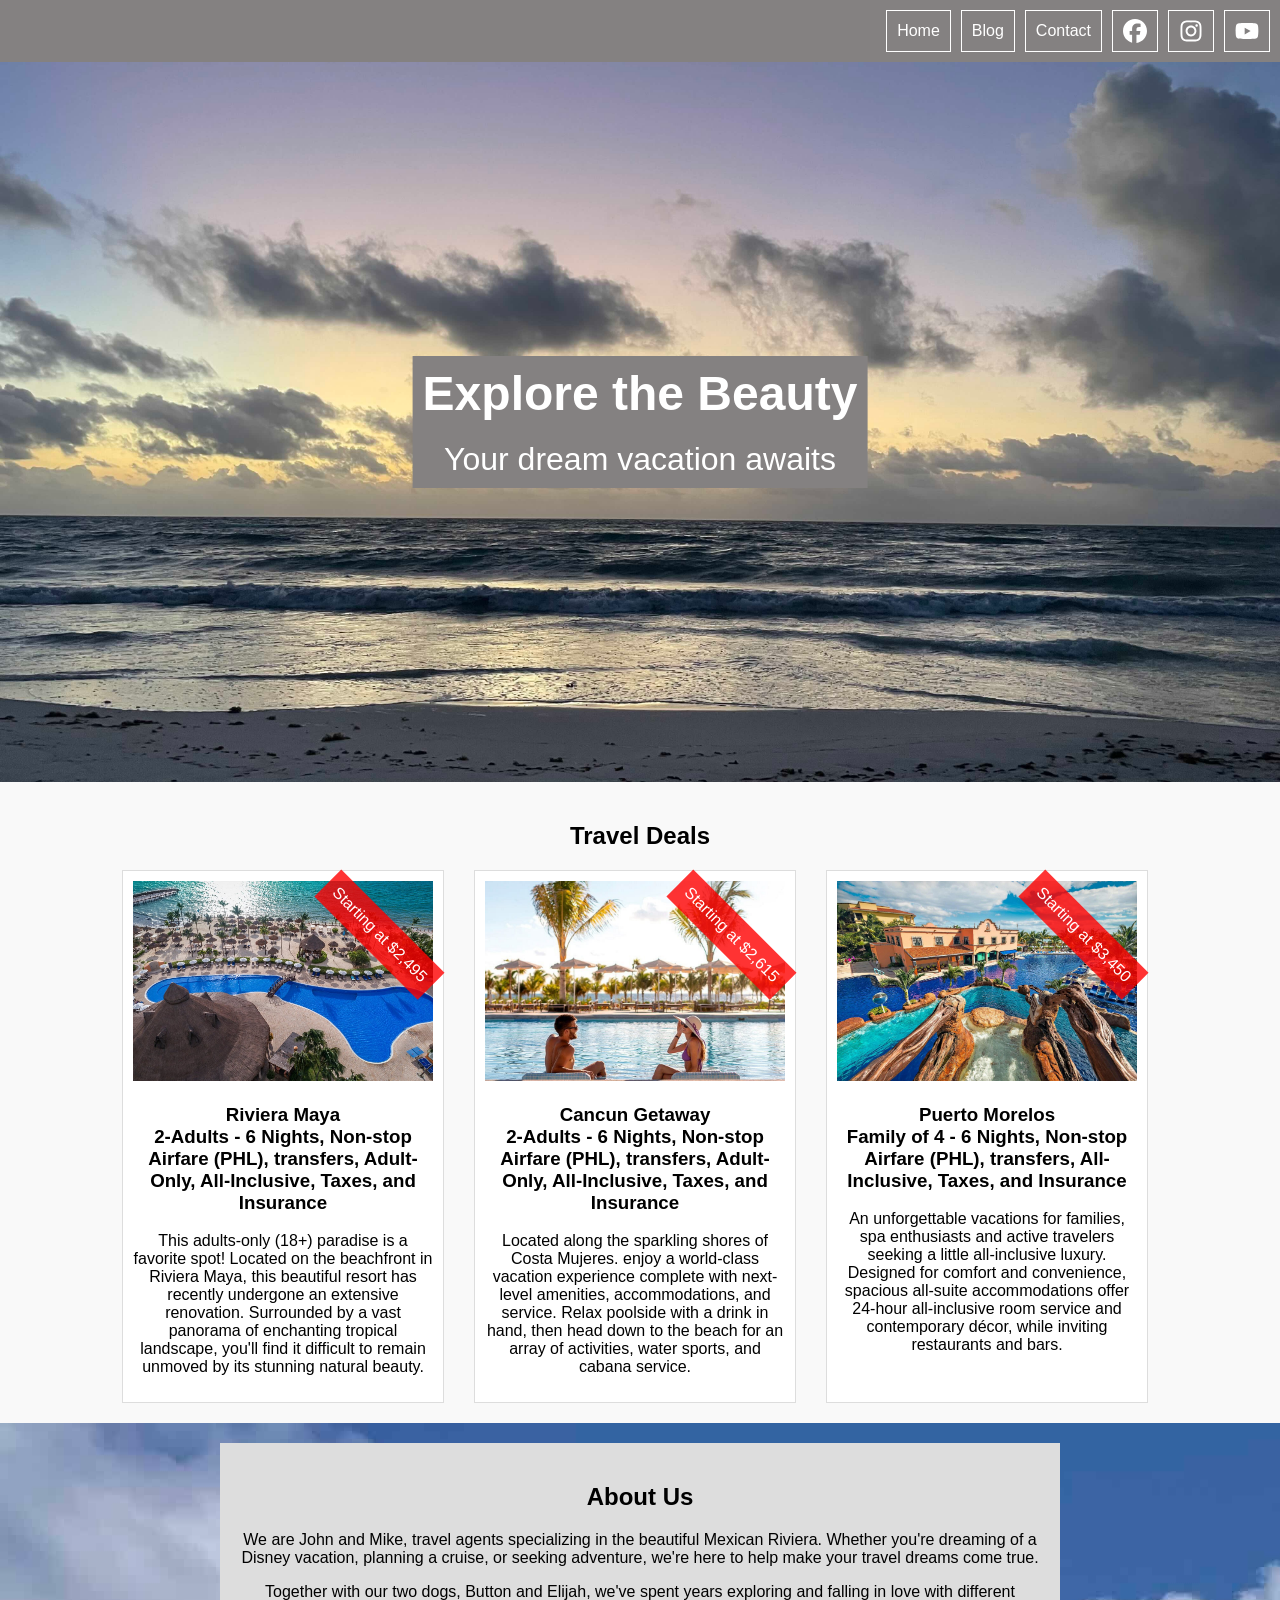
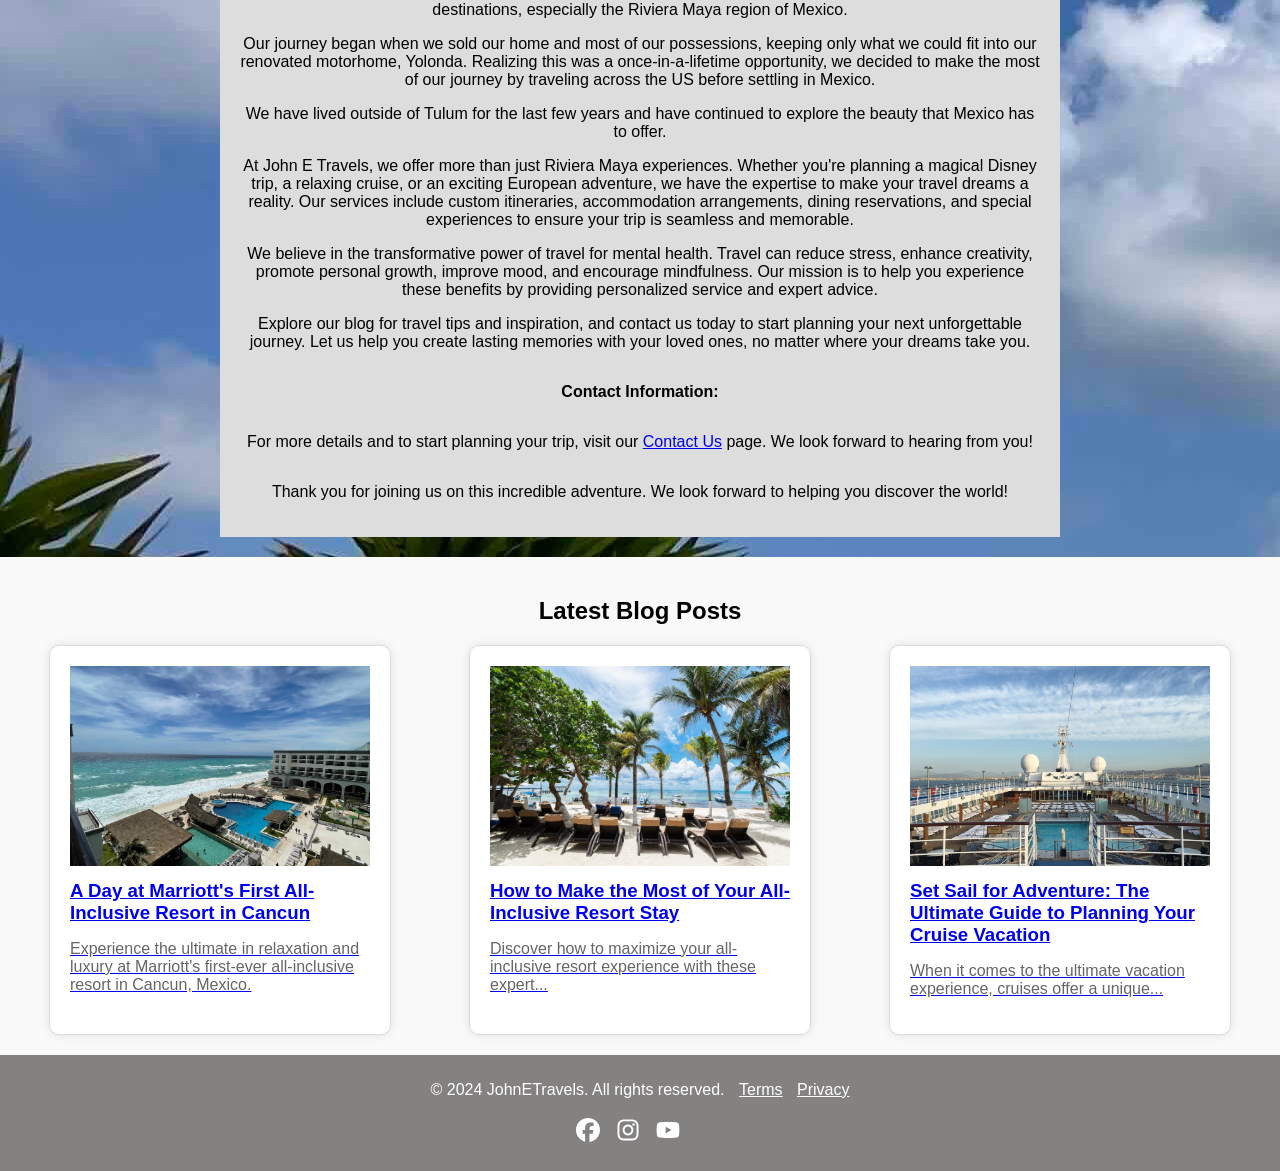
==== index.html @ 552c0387 "Initial backup of johnetravels site" ====
<!DOCTYPE html>
<html lang="en">
<head>
        <!-- Google tag (gtag.js) -->
    <script async src="https://www.googletagmanager.com/gtag/js?id=G-RWH1SYCZRP"></script>
    <script>
    window.dataLayer = window.dataLayer || [];
    function gtag(){dataLayer.push(arguments);}
    gtag('js', new Date());

    gtag('config', 'G-RWH1SYCZRP');
    </script>
    <meta charset="UTF-8">
    <meta name="viewport" content="width=device-width, initial-scale=1.0">
    <meta name="description" content="JohnETravels - Your Trusted Travel Partner for the Mexican Riviera">
    <meta name="keywords" content="travel, Mexican Riviera, vacations, cruises, Disney trips">
    <title>JohnETravels</title>
    <link rel="stylesheet" href="styles.css">
    <link rel="icon" href="./icons/John E Logo.png" type="image/x-icon">
    <link rel="shortcut icon" href="./icons/John E Logo.png" type="image/x-icon">
    <script src="scripts.js" defer></script>
    <script src="https://www.google.com/recaptcha/api.js" async defer></script>
</head>
<body>
    <div class="header-menu off-screen-menu">
        <ul class="ham-menu-align">
            <li><a href="index.html" class="button">Home</a></li>
            <li class="blog-menu-item"></li>
            <li><a href="contact-us.html" class="button">Contact</a></li>
            <li><a class="social-link" href="https://www.facebook.com/JohnETravels" target="_blank"><svg xmlns="http://www.w3.org/2000/svg" viewBox="0 0 512 512"><!--!Font Awesome Free 6.5.2 by @fontawesome - https://fontawesome.com License - https://fontawesome.com/license/free Copyright 2024 Fonticons, Inc.--><path d="M512 256C512 114.6 397.4 0 256 0S0 114.6 0 256C0 376 82.7 476.8 194.2 504.5V334.2H141.4V256h52.8V222.3c0-87.1 39.4-127.5 125-127.5c16.2 0 44.2 3.2 55.7 6.4V172c-6-.6-16.5-1-29.6-1c-42 0-58.2 15.9-58.2 57.2V256h83.6l-14.4 78.2H287V510.1C413.8 494.8 512 386.9 512 256h0z"/></svg></a></li>
            <li><a class="social-link" href="https://www.instagram.com/JohnETravels" target="_blank"><svg xmlns="http://www.w3.org/2000/svg" viewBox="0 0 448 512"><!--!Font Awesome Free 6.5.2 by @fontawesome - https://fontawesome.com License - https://fontawesome.com/license/free Copyright 2024 Fonticons, Inc.--><path d="M224.1 141c-63.6 0-114.9 51.3-114.9 114.9s51.3 114.9 114.9 114.9S339 319.5 339 255.9 287.7 141 224.1 141zm0 189.6c-41.1 0-74.7-33.5-74.7-74.7s33.5-74.7 74.7-74.7 74.7 33.5 74.7 74.7-33.6 74.7-74.7 74.7zm146.4-194.3c0 14.9-12 26.8-26.8 26.8-14.9 0-26.8-12-26.8-26.8s12-26.8 26.8-26.8 26.8 12 26.8 26.8zm76.1 27.2c-1.7-35.9-9.9-67.7-36.2-93.9-26.2-26.2-58-34.4-93.9-36.2-37-2.1-147.9-2.1-184.9 0-35.8 1.7-67.6 9.9-93.9 36.1s-34.4 58-36.2 93.9c-2.1 37-2.1 147.9 0 184.9 1.7 35.9 9.9 67.7 36.2 93.9s58 34.4 93.9 36.2c37 2.1 147.9 2.1 184.9 0 35.9-1.7 67.7-9.9 93.9-36.2 26.2-26.2 34.4-58 36.2-93.9 2.1-37 2.1-147.8 0-184.8zM398.8 388c-7.8 19.6-22.9 34.7-42.6 42.6-29.5 11.7-99.5 9-132.1 9s-102.7 2.6-132.1-9c-19.6-7.8-34.7-22.9-42.6-42.6-11.7-29.5-9-99.5-9-132.1s-2.6-102.7 9-132.1c7.8-19.6 22.9-34.7 42.6-42.6 29.5-11.7 99.5-9 132.1-9s102.7-2.6 132.1 9c19.6 7.8 34.7 22.9 42.6 42.6 11.7 29.5 9 99.5 9 132.1s2.7 102.7-9 132.1z"/></svg></a></li>
            <li><a class="social-link" href="https://www.youtube.com/@DEYMX" target="_blank"><svg xmlns="http://www.w3.org/2000/svg" viewBox="0 0 576 512"><!--!Font Awesome Free 6.5.2 by @fontawesome - https://fontawesome.com License - https://fontawesome.com/license/free Copyright 2024 Fonticons, Inc.--><path d="M549.7 124.1c-6.3-23.7-24.8-42.3-48.3-48.6C458.8 64 288 64 288 64S117.2 64 74.6 75.5c-23.5 6.3-42 24.9-48.3 48.6-11.4 42.9-11.4 132.3-11.4 132.3s0 89.4 11.4 132.3c6.3 23.7 24.8 41.5 48.3 47.8C117.2 448 288 448 288 448s170.8 0 213.4-11.5c23.5-6.3 42-24.2 48.3-47.8 11.4-42.9 11.4-132.3 11.4-132.3s0-89.4-11.4-132.3zm-317.5 213.5V175.2l142.7 81.2-142.7 81.2z"/></svg></a></li>
        </ul>
    </div>
    <header class='header-menu'>
        <div class="ham-menu">
            <span></span>
            <span></span>
            <span></span>
        </div>
        <nav>
            <ul class="full-menu">
                <li><a href="index.html" class="button">Home</a></li>
                <li class="blog-menu-item"></li>
                <li><a href="contact-us.html" class="button">Contact</a></li>
                <li><a class="social-link" href="https://www.facebook.com/JohnETravels" target="_blank"><svg xmlns="http://www.w3.org/2000/svg" viewBox="0 0 512 512"><!--!Font Awesome Free 6.5.2 by @fontawesome - https://fontawesome.com License - https://fontawesome.com/license/free Copyright 2024 Fonticons, Inc.--><path d="M512 256C512 114.6 397.4 0 256 0S0 114.6 0 256C0 376 82.7 476.8 194.2 504.5V334.2H141.4V256h52.8V222.3c0-87.1 39.4-127.5 125-127.5c16.2 0 44.2 3.2 55.7 6.4V172c-6-.6-16.5-1-29.6-1c-42 0-58.2 15.9-58.2 57.2V256h83.6l-14.4 78.2H287V510.1C413.8 494.8 512 386.9 512 256h0z"/></svg></a></li>
                <li><a class="social-link" href="https://www.instagram.com/JohnETravels" target="_blank"><svg xmlns="http://www.w3.org/2000/svg" viewBox="0 0 448 512"><!--!Font Awesome Free 6.5.2 by @fontawesome - https://fontawesome.com License - https://fontawesome.com/license/free Copyright 2024 Fonticons, Inc.--><path d="M224.1 141c-63.6 0-114.9 51.3-114.9 114.9s51.3 114.9 114.9 114.9S339 319.5 339 255.9 287.7 141 224.1 141zm0 189.6c-41.1 0-74.7-33.5-74.7-74.7s33.5-74.7 74.7-74.7 74.7 33.5 74.7 74.7-33.6 74.7-74.7 74.7zm146.4-194.3c0 14.9-12 26.8-26.8 26.8-14.9 0-26.8-12-26.8-26.8s12-26.8 26.8-26.8 26.8 12 26.8 26.8zm76.1 27.2c-1.7-35.9-9.9-67.7-36.2-93.9-26.2-26.2-58-34.4-93.9-36.2-37-2.1-147.9-2.1-184.9 0-35.8 1.7-67.6 9.9-93.9 36.1s-34.4 58-36.2 93.9c-2.1 37-2.1 147.9 0 184.9 1.7 35.9 9.9 67.7 36.2 93.9s58 34.4 93.9 36.2c37 2.1 147.9 2.1 184.9 0 35.9-1.7 67.7-9.9 93.9-36.2 26.2-26.2 34.4-58 36.2-93.9 2.1-37 2.1-147.8 0-184.8zM398.8 388c-7.8 19.6-22.9 34.7-42.6 42.6-29.5 11.7-99.5 9-132.1 9s-102.7 2.6-132.1-9c-19.6-7.8-34.7-22.9-42.6-42.6-11.7-29.5-9-99.5-9-132.1s-2.6-102.7 9-132.1c7.8-19.6 22.9-34.7 42.6-42.6 29.5-11.7 99.5-9 132.1-9s102.7-2.6 132.1 9c19.6 7.8 34.7 22.9 42.6 42.6 11.7 29.5 9 99.5 9 132.1s2.7 102.7-9 132.1z"/></svg></a></li>
                <li><a class="social-link" href="https://www.youtube.com/@DEYMX" target="_blank"><svg xmlns="http://www.w3.org/2000/svg" viewBox="0 0 576 512"><!--!Font Awesome Free 6.5.2 by @fontawesome - https://fontawesome.com License - https://fontawesome.com/license/free Copyright 2024 Fonticons, Inc.--><path d="M549.7 124.1c-6.3-23.7-24.8-42.3-48.3-48.6C458.8 64 288 64 288 64S117.2 64 74.6 75.5c-23.5 6.3-42 24.9-48.3 48.6-11.4 42.9-11.4 132.3-11.4 132.3s0 89.4 11.4 132.3c6.3 23.7 24.8 41.5 48.3 47.8C117.2 448 288 448 288 448s170.8 0 213.4-11.5c23.5-6.3 42-24.2 48.3-47.8 11.4-42.9 11.4-132.3 11.4-132.3s0-89.4-11.4-132.3zm-317.5 213.5V175.2l142.7 81.2-142.7 81.2z"/></svg></a></li>
            </ul>
        </nav>
    </header>
    
    <main>
        <section class="slider">
            <div class="slides">
                <div class="slide"><img src="images/IMG_3831.jpg" alt="Slide 1"><div class="caption"><h2 class="bordered-letters">Explore the Beauty</h2><p class="bordered-letters">Your dream vacation awaits</p></div></div>
                <div class="slide"><img src="images/IMG_4053.jpg" alt="Slide 2"><div class="caption"><h2 class="bordered-letters">Adventure Awaits</h2><p class="bordered-letters">Discover new destinations</p></div></div>
                <div class="slide"><img src="images/IMG_4215.jpg" alt="Slide 3"><div class="caption"><h2 class="bordered-letters">Relax and Unwind</h2><p class="bordered-letters">Experience the best in travel</p></div></div>
            </div>
        </section>
        
        <section class="deals">
            <h2>Travel Deals</h2>
            <div class="deals-container"></div>
        </section>
        
        <section class="about">
            <div class="about-content ">
                <h1>About Us</h1>
                <p>We are John and Mike, travel agents specializing in the beautiful Mexican Riviera. Whether you're dreaming of a Disney vacation, planning a cruise, or seeking adventure, we're here to help make your travel dreams come true.</p>
                <p>Together with our two dogs, Button and Elijah, we've spent years exploring and falling in love with different destinations, especially the Riviera Maya region of Mexico.</p>
                <p>Our journey began when we sold our home and most of our possessions, keeping only what we could fit into our renovated motorhome, Yolonda. Realizing this was a once-in-a-lifetime opportunity, we decided to make the most of our journey by traveling across the US before settling in Mexico.</p>
                <p>We have lived outside of Tulum for the last few years and have continued to explore the beauty that Mexico has to offer.</p>
                <p>At John E Travels, we offer more than just Riviera Maya experiences. Whether you're planning a magical Disney trip, a relaxing cruise, or an exciting European adventure, we have the expertise to make your travel dreams a reality. Our services include custom itineraries, accommodation arrangements, dining reservations, and special experiences to ensure your trip is seamless and memorable.</p>
                <p>We believe in the transformative power of travel for mental health. Travel can reduce stress, enhance creativity, promote personal growth, improve mood, and encourage mindfulness. Our mission is to help you experience these benefits by providing personalized service and expert advice.</p>
                <p>Explore our blog for travel tips and inspiration, and contact us today to start planning your next unforgettable journey. Let us help you create lasting memories with your loved ones, no matter where your dreams take you.</p>
                <div class="contact-info">
                    <p><strong>Contact Information:</strong></p>
                    <p>For more details and to start planning your trip, visit our <a href="https://johnetravels.com/contact-us.html">Contact Us</a> page. We look forward to hearing from you!</p>
                </div>
                <p>Thank you for joining us on this incredible adventure. We look forward to helping you discover the world!</p>
            </div>
        </section>

        <!-- Blog Section -->
        <section class="blog" id="blog">
            <h2>Latest Blog Posts</h2>
            <div class="blog-container">
                <!-- Blog posts will be inserted here dynamically -->
            </div>
        </section>
    </main>
    
    <footer>
        <p>&copy; 2024 JohnETravels. All rights reserved.
            <a class="footer-link" href="terms.html">Terms</a>
            <a class="footer-link" href="privacy.html">Privacy</a>
        </p>
        <div class="social">
            <ul class="footer-social">
                <li><a class="social-link" href="https://www.facebook.com/JohnETravels" target="_blank"><svg xmlns="http://www.w3.org/2000/svg" viewBox="0 0 512 512"><!--!Font Awesome Free 6.5.2 by @fontawesome - https://fontawesome.com License - https://fontawesome.com/license/free Copyright 2024 Fonticons, Inc.--><path d="M512 256C512 114.6 397.4 0 256 0S0 114.6 0 256C0 376 82.7 476.8 194.2 504.5V334.2H141.4V256h52.8V222.3c0-87.1 39.4-127.5 125-127.5c16.2 0 44.2 3.2 55.7 6.4V172c-6-.6-16.5-1-29.6-1c-42 0-58.2 15.9-58.2 57.2V256h83.6l-14.4 78.2H287V510.1C413.8 494.8 512 386.9 512 256h0z"/></svg></a></li>
                <li><a class="social-link" href="https://www.instagram.com/JohnETravels" target="_blank"><svg xmlns="http://www.w3.org/2000/svg" viewBox="0 0 448 512"><!--!Font Awesome Free 6.5.2 by @fontawesome - https://fontawesome.com License - https://fontawesome.com/license/free Copyright 2024 Fonticons, Inc.--><path d="M224.1 141c-63.6 0-114.9 51.3-114.9 114.9s51.3 114.9 114.9 114.9S339 319.5 339 255.9 287.7 141 224.1 141zm0 189.6c-41.1 0-74.7-33.5-74.7-74.7s33.5-74.7 74.7-74.7 74.7 33.5 74.7 74.7-33.6 74.7-74.7 74.7zm146.4-194.3c0 14.9-12 26.8-26.8 26.8-14.9 0-26.8-12-26.8-26.8s12-26.8 26.8-26.8 26.8 12 26.8 26.8zm76.1 27.2c-1.7-35.9-9.9-67.7-36.2-93.9-26.2-26.2-58-34.4-93.9-36.2-37-2.1-147.9-2.1-184.9 0-35.8 1.7-67.6 9.9-93.9 36.1s-34.4 58-36.2 93.9c-2.1 37-2.1 147.9 0 184.9 1.7 35.9 9.9 67.7 36.2 93.9s58 34.4 93.9 36.2c37 2.1 147.9 2.1 184.9 0 35.9-1.7 67.7-9.9 93.9-36.2 26.2-26.2 34.4-58 36.2-93.9 2.1-37 2.1-147.8 0-184.8zM398.8 388c-7.8 19.6-22.9 34.7-42.6 42.6-29.5 11.7-99.5 9-132.1 9s-102.7 2.6-132.1-9c-19.6-7.8-34.7-22.9-42.6-42.6-11.7-29.5-9-99.5-9-132.1s-2.6-102.7 9-132.1c7.8-19.6 22.9-34.7 42.6-42.6 29.5-11.7 99.5-9 132.1-9s102.7-2.6 132.1 9c19.6 7.8 34.7 22.9 42.6 42.6 11.7 29.5 9 99.5 9 132.1s2.7 102.7-9 132.1z"/></svg></a></li>
                <li><a class="social-link" href="https://www.youtube.com/@DEYMX" target="_blank"><svg xmlns="http://www.w3.org/2000/svg" viewBox="0 0 576 512"><!--!Font Awesome Free 6.5.2 by @fontawesome - https://fontawesome.com License - https://fontawesome.com/license/free Copyright 2024 Fonticons, Inc.--><path d="M549.7 124.1c-6.3-23.7-24.8-42.3-48.3-48.6C458.8 64 288 64 288 64S117.2 64 74.6 75.5c-23.5 6.3-42 24.9-48.3 48.6-11.4 42.9-11.4 132.3-11.4 132.3s0 89.4 11.4 132.3c6.3 23.7 24.8 41.5 48.3 47.8C117.2 448 288 448 288 448s170.8 0 213.4-11.5c23.5-6.3 42-24.2 48.3-47.8 11.4-42.9 11.4-132.3 11.4-132.3s0-89.4-11.4-132.3zm-317.5 213.5V175.2l142.7 81.2-142.7 81.2z"/></svg></a></li>
            </ul>        
        </div>
    </footer>
    
</body>
</html>
---- styles.css ----
:root {
    --header-background-color: #848181; /* Default header background color */
    --header-text-color: #fff; /* Default header text color */
    --header-button-background: #fff; /* Default button background color */
    --header-button-text: #848181; /* Default button text color */
}

body {
    font-family: Arial, sans-serif;
    margin: 0;
    padding: 0;
    position: relative;
}
.bordered-letters {
    color: var(--header-text-color); /* Change this to the desired text color */
    /* text-shadow: 
      -1px -1px 0 black,  
       1px -1px 0 black,
      -1px  1px 0 black,
       1px  1px 0 black; */
  }
.slide h2{
    font-size: 3em;
}
.slide p{
    font-size: 2em;
}
nav{
    display: flex;
}
header {
    color: var(--header-text-color); /* Use variable for text color */
    background-color: var(--header-background-color); /* Use variable for background color */
    padding: 10px 0;
    text-align: right;
}
.header-menu{
    position: relative;
}
.header-menu ul {
    width: 100%;
    display: flex;
    align-items: center; /* Center items vertically */
    justify-content: right;
    list-style-type: none;
    margin: 0;
    padding: 0;
}

.header-menu ul li {
    margin-right: 10px;
}
.bordered-letters{
    background-color: var(--header-background-color);
    margin: 0;
    padding: 10px;
}

.header-menu ul li a {
    display: flex; /* Use flexbox to center content */
    align-items: center; /* Center items vertically */
    justify-content: center; /* Center items horizontally */
    height: 24px; /* Adjust height as needed */
    padding: 8px 10px;
    text-decoration: none;
    color: var(--header-text-color);
    border: 1px solid var(--header-text-color);
    background-color: var(--header-background-color);
    transition: background-color 0.3s, color 0.3s;
    transition: transform 0.3s ease; /* Smooth transition for hover effect */
}

.header-menu ul li a:hover {
    background-color: var(--header-button-background);
    color: var(--header-button-text);
    transform: scale(1.2); /* Scale up to 120% on hover */
}

.header-menu ul li a img {
    height: 24px; /* Adjust height as needed */
    width: auto;
    vertical-align: middle; /* Align SVGs vertically with text */
}
.off-screen-menu{
    background-color: var(--header-background-color);
    height: 100vh;
    width: 100%;
    max-width: 115px;
    position: fixed;
    z-index: 1;
    top: 0;
    right: -115px;
    display: flex;
    flex-direction: column !important;
    justify-content:center;
    align-items: center;
    text-align: center;
    transition: .3s ease;
}
.ham-menu-align{
    display: flex;
    flex-direction: column;
    gap: 10px;
}
.ham-menu-align li a {
    width: 60px;
}
.off-screen-menu.active {
    right: -10px;
}
.ham-menu {
    display: none;
    align-items: flex-end;
    z-index: 10;
    height: 50px;
    width: 100%;
    position: relative;
    transition: .3s ease;
}
.ham-menu span{
    height: 5px;
    width: 50px;
    background-color: var(--header-text-color);
    border-radius: 25px;
    position: absolute;
    top: 50%;
    right: 5px;
}
.ham-menu span:nth-child(1){
    top: 25%;
}
.ham-menu span:nth-child(3){
    top: 75%;
}
.ham-menu.active {
    margin-right: 0px;
}
.ham-menu.active span:nth-child(1){
    margin-right: -25px;
    top: 60%;
    transform: translate(-50%, -50%) rotate(45deg);
}
.ham-menu.active span:nth-child(2){
    opacity: 0;
}
.ham-menu.active span:nth-child(3){
    margin-right: -25px;
    top: 50%;
    transform: translate(-50%, 50%) rotate(-45deg);
}

.social-link svg {
    width: 24px; /* Adjust size as needed */
    height: 24px; /* Adjust size as needed */
    transition: transform 0.3s ease; /* Smooth transition for hover effect */
    fill: var(--header-button-background); /* Default color */
}

.social-link:hover svg {
    fill: var(--header-button-text); /* Change color on hover */
    transform: scale(1.2); /* Scale up to 120% on hover */
}

.slider {
    position: relative;
    max-width: 100%;
    overflow: hidden;
}

.slides {
    display: flex;
    transition: transform 0.5s ease-in-out;
}

.slide {
    min-width: 100%;
    position: relative;
}

.slide img {
    width: 100%;
    vertical-align: middle;
}
.contact-slider{
    max-height: 250px;
    display: flex;
    justify-content: center;
    align-items: center;
}

.caption {
    position: absolute;
    top: 50%;
    left: 50%;
    transform: translate(-50%, -50%);
    color: #fff;
    text-align: center;
}

.deals {
    padding: 20px;
    background: #f9f9f9;
    text-align: center;
}

.deals-container {
    display: flex;
    flex-wrap: wrap;
    gap: 20px;
    justify-content: center;
}

.deal-card {
    position: relative;
    background: #fff;
    border: 1px solid #ddd;
    margin-right: 10px;
    padding: 10px;
    width: 300px;
    flex: 0 0 auto;
}

.deal-card img {
    width: 100%;
    height: 200px;
    object-fit: cover;
}
.price-overlay {
    position: absolute;
    top: 10px;
    right: 10px;
    background-color: rgba(255, 0, 0, 0.8);
    color: white;
    padding: 10px;
    transform: rotate(45deg) translate(50%, 150%);
    transform-origin: top right;
}

.about, .contact {
    padding: 20px;
    background: #fff;
    text-align: center;
}

footer {
    background: var(--header-background-color);
    color: var(--header-text-color);
    text-align: center;
    padding: 10px 0;
}

footer ul {
    display: flex;
    align-items: center; /* Center items vertically */
    justify-content: center;
    list-style-type: none;
    gap: 10px;
}

footer .social img {
    width: 24px;
    height: 24px;
    margin: 0 5px;
}
footer ul li a {
    display: flex; /* Use flexbox to center content */
    align-items: center; /* Center items vertically */
    justify-content: center; /* Center items horizontally */
    height: 24px; /* Adjust height as needed */
    padding: 3px 3px;
    border-radius: 2px;
    text-decoration: none;
    color: var(--header-text-color);
    background-color: var(--header-background-color);
    transition: background-color 0.3s, color 0.3s;
    transition: transform 0.3s ease; /* Smooth transition for hover effect */
}

footer ul li a:hover {
    background-color: var(--header-button-background);
    color: var(--header-button-text);
    transform: scale(1.2); /* Scale up to 120% on hover */
}

footer ul li a img {
    height: 24px; /* Adjust height as needed */
    width: auto;
    vertical-align: middle; /* Align SVGs vertically with text */
}

.contact form {
    max-width: 800px;
    text-align: left;
    margin: 0 auto;
    padding: 20px;
    background: #f9f9f9;
    border-radius: 10px;
    box-shadow: 0 0 10px rgba(0, 0, 0, 0.1);
    display: grid;
    grid-template-columns: 1fr 1fr; /* Two columns for desktop */
    gap: 20px;
}

.contact label {
    grid-column: span 2;
    font-weight: bold;
}

.contact input[type="text"],
.contact input[type="email"],
.contact input[type="tel"],
.contact input[type="number"],
.contact textarea {
    width: 100%;
    padding: 10px;
    border: 1px solid #ddd;
    border-radius: 5px;
    box-sizing: border-box;
}

.contact textarea {
    grid-column: span 2;
    resize: vertical;
}

.contact button {
    grid-column: span 2;
    padding: 10px 20px;
    background: #333;
    color: #fff;
    border: none;
    border-radius: 5px;
    cursor: pointer;
}

.contact button:hover {
    background: #555;
}

.blog {
    padding: 20px;
    background: #f9f9f9;
}

.blog h2 {
    text-align: center;
    margin-bottom: 20px;
}

.blog-container {
    display: flex;
    flex-wrap: wrap;
    gap: 20px;
    justify-content: center;
}

.blog-post {
    background: #fff;
    border: 1px solid #ddd;
    padding: 10px;
    width: 300px;
    flex: 0 0 auto;
    box-shadow: 0 0 10px rgba(0, 0, 0, 0.1);
}

.blog-post img {
    width: 100%;
    height: 200px;
    object-fit: cover;
}

.blog-post h3 {
    margin: 10px 0;
}

.blog-post p {
    color: #666;
}

.blog-post {
    max-width: 800px;
    margin: 0 auto;
    padding: 20px;
    background: #fff;
    border-radius: 10px;
    box-shadow: 0 0 10px rgba(0, 0, 0, 0.1);
}

#blog-post-list {
    max-width: 300px;
    height: calc(100vh - 100px); /* Adjust the height as needed */
    overflow-y: auto; /* Enable vertical scrollbar */
    margin: 0 auto;
    padding: 20px;
    background: #fff;
    border-radius: 10px;
    box-shadow: 0 0 10px rgba(0, 0, 0, 0.1);
}

.post-item {
    margin-bottom: 20px;
}

.post-item h3 {
    margin: 0;
}

.blog-layout {
    display: flex;
    flex-wrap: wrap;
    gap: 20px;
    justify-content: center;
}

.blog-layout .main-post {
    flex: 2 1 60%;
}

.blog-layout .post-list {
    flex: 1 1 30%;
}

.blog-navigation {
    display: flex;
    justify-content: space-between;
    margin-top: 20px;
}

.blog-navigation a {
    text-decoration: none;
    color: #007bff;
}

.blog-navigation a:hover {
    text-decoration: underline;
}
#blog-img-div{
    width: 100%;
    display: flex;
    justify-content: center;
}
#blog-img-div img{
    width: 100%;
    display: flex;
    justify-content: center;
}
.about{
    position: relative;
    background-image: url(/images/IMG_1702.jpg);
}
.contact{
    position: relative;
    background-image: url(/images/IMG_1702.jpg);
}

.about-content {
    background-color: #ddd;
    max-width: 800px;
    margin: 0 auto;
    padding: 20px;
}
.about-contact-info {
    margin-top: 20px;
    padding: 10px;
    background: #f1f1f1;
    border-left: 4px solid #0056b3;
}
.footer-social{
    transform: translateX(-32px);
}
.footer-link {
    text-decoration: underline;
    color: inherit; /* Keeps the text color the same, even after being clicked */
    margin-left: 10px; /* Adds a little spacing before the links */
}

.footer-link:visited {
    color: inherit; /* Ensures the color doesn't change after the link is clicked */
}
.about-content li{
    list-style-type: none;
    text-decoration: none;
}
/* The Modal (background) */
.modal {
    display: none; /* Hidden by default */
    position: fixed; /* Stay in place */
    z-index: 1; /* Sit on top */
    left: 0;
    top: 0;
    width: 100%; /* Full width */
    height: 100%; /* Full height */
    overflow: auto; /* Enable scroll if needed */
    background-color: rgb(0,0,0); /* Fallback color */
    background-color: rgba(0,0,0,0.4); /* Black w/ opacity */
}

/* Modal Content */
.modal-content {
    background-color: #fefefe;
    margin: 15% auto; /* 15% from the top and centered */
    padding: 20px;
    border: 1px solid #888;
    width: 80%; /* Could be more or less, depending on screen size */
    box-shadow: 0 5px 15px rgba(0,0,0,0.3);
    border-radius: 10px;
    text-align: center;
    position: relative;
}

/* The Close Button */
.close {
    position: absolute;
    top: 0px;
    right: 5px;
    color: #aaa;
    float: right;
    font-size: 28px;
    font-weight: bold;
}

.close:hover,
.close:focus {
    color: black;
    text-decoration: none;
    cursor: pointer;
}

@media (max-width: 768px) {
    .slide h2{
        font-size: 1.7em;
    }
    .slide p{
        font-size: .8em;
    }
    .slides {
        flex-direction: column;
    }
    .deals-container {
        flex-direction: column;
    }
    .deal-card {
        width: 95%;
        margin-bottom: 10px;
    }
    .contact form {
        grid-template-columns: 1fr; /* One column for mobile */
    }

    .contact label,
    .contact input[type="text"],
    .contact input[type="email"],
    .contact input[type="tel"],
    .contact textarea,
    .contact button {
        grid-column: span 1; /* Span 1 column on mobile */
    }
}
@media (max-width: 600px) {
    .header-menu{
        display: none;
    }
    .ham-menu {
        display: flex;
    }
    .full-menu li{
        display: none;
    }
    .blog-layout {
        flex-direction: column;
    }
    .blog-layout .main-post,
    .blog-layout .post-list {
        flex: 1 1 100%;
    }
    .blog-post, .main-post{
        width: 100%;
    }
    .main-post img{
        width: 100%;
    }
}
.contact-info{
    display: flex;
    flex-direction: column;
    align-items: center;
    justify-content: center;
    text-align: center;
}
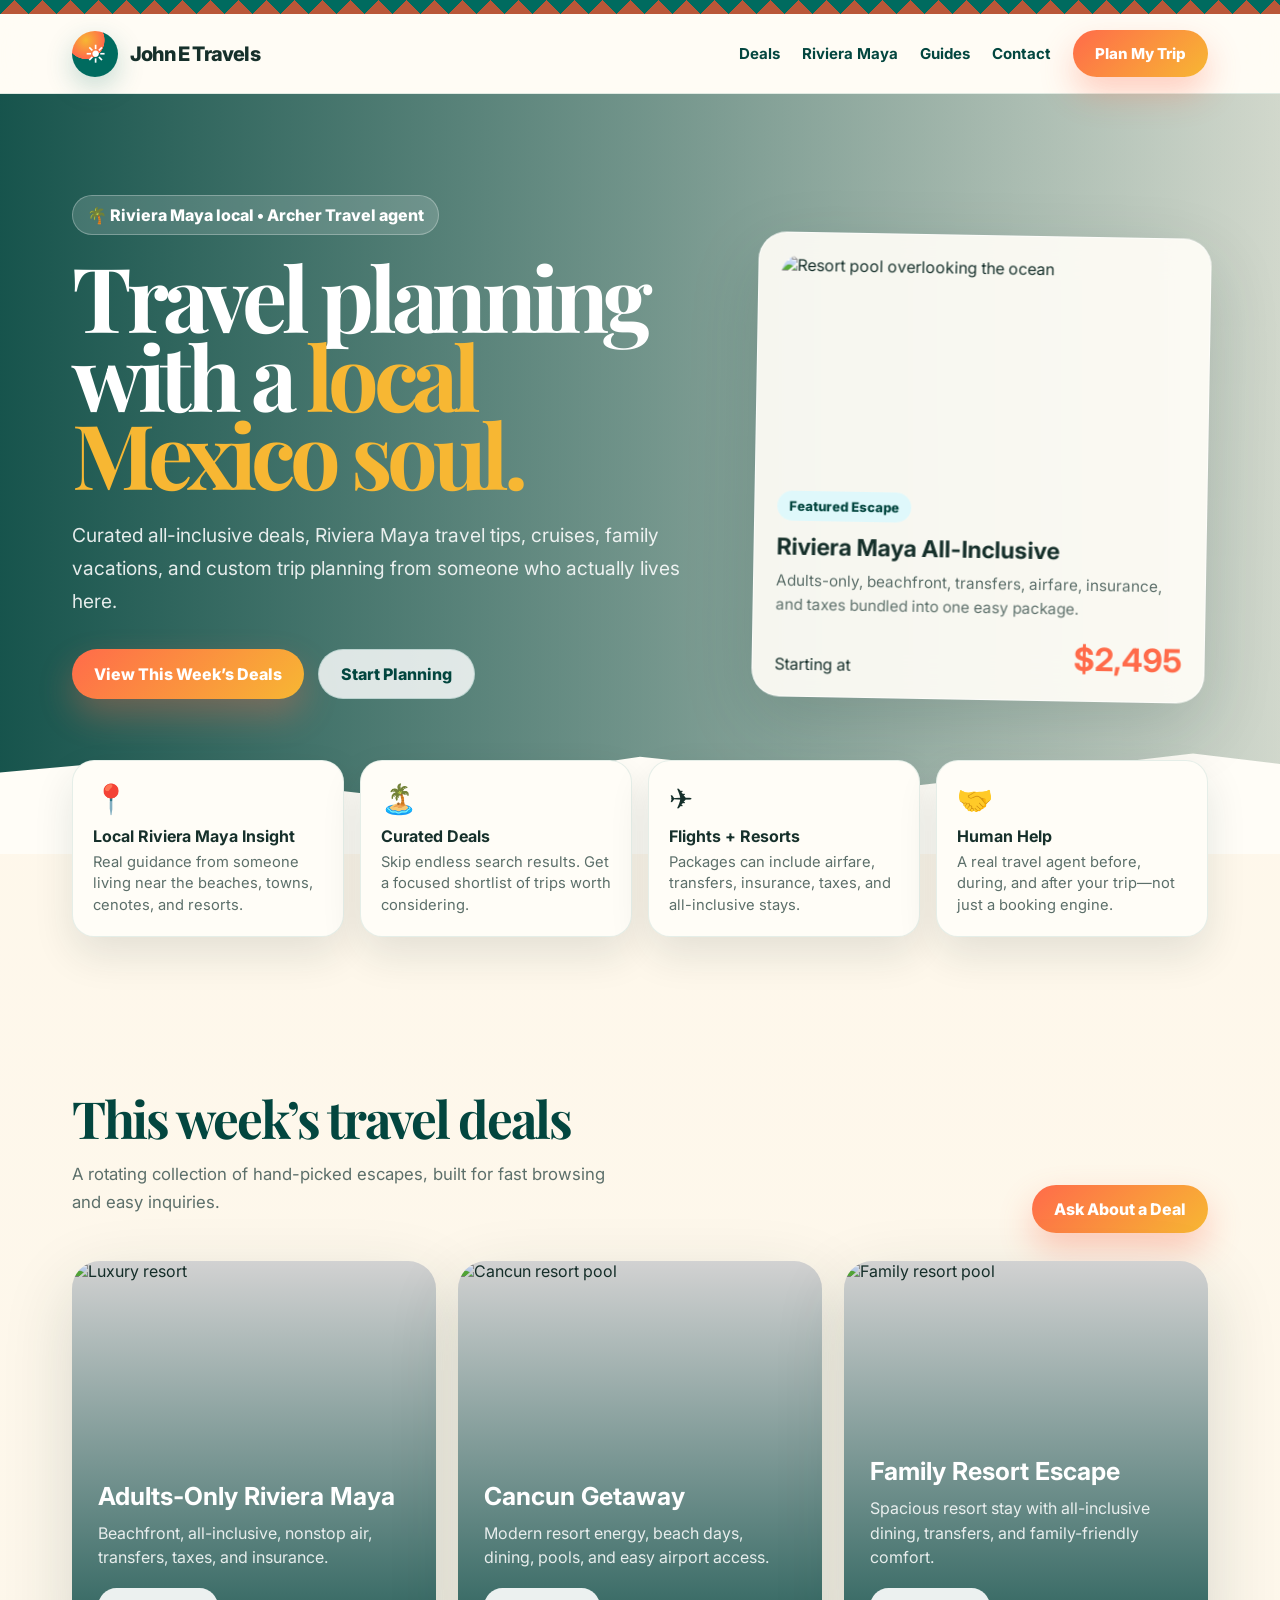
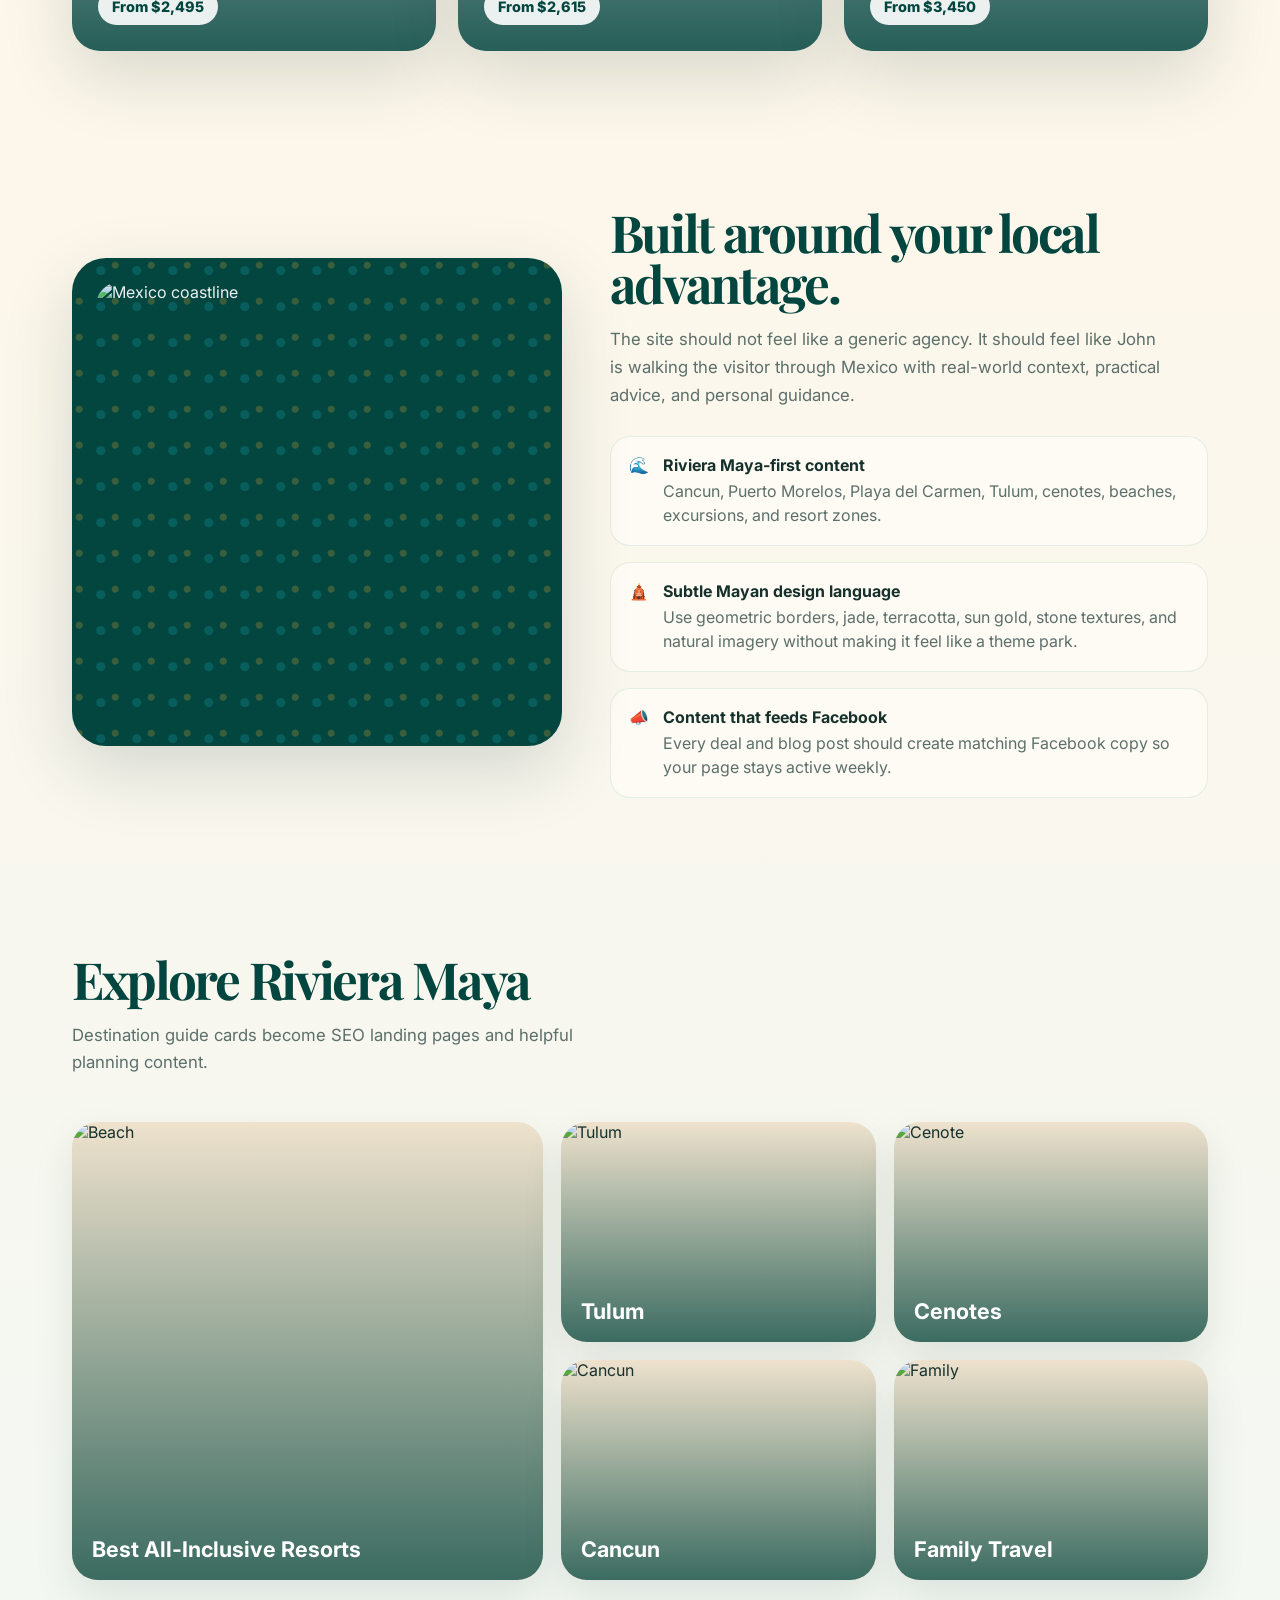
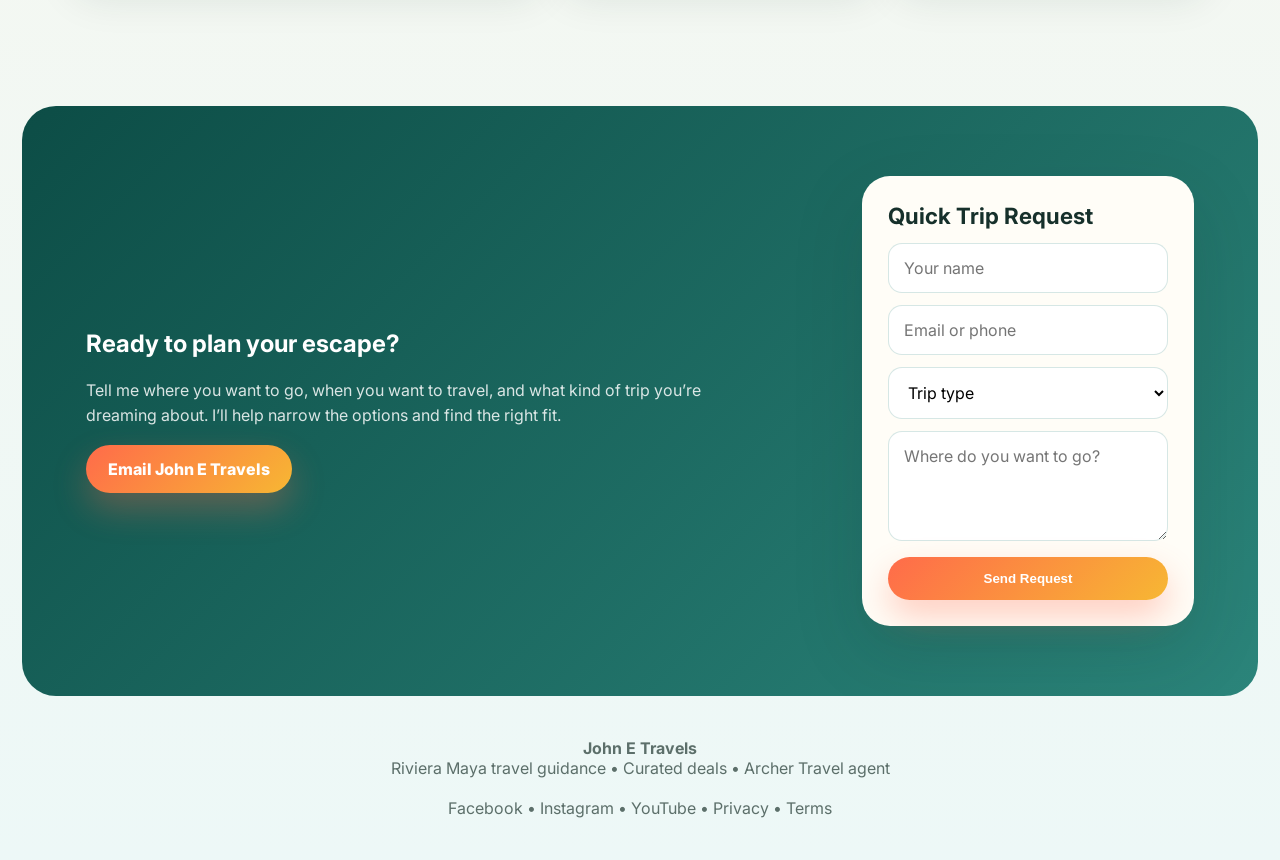
==== commit 148ef79a: "Changes to HTML" ====
--- a/index.html
+++ b/index.html
@@ -1,109 +1,625 @@
 <!DOCTYPE html>
 <html lang="en">
 <head>
-        <!-- Google tag (gtag.js) -->
-    <script async src="https://www.googletagmanager.com/gtag/js?id=G-RWH1SYCZRP"></script>
-    <script>
-    window.dataLayer = window.dataLayer || [];
-    function gtag(){dataLayer.push(arguments);}
-    gtag('js', new Date());
-
-    gtag('config', 'G-RWH1SYCZRP');
-    </script>
-    <meta charset="UTF-8">
-    <meta name="viewport" content="width=device-width, initial-scale=1.0">
-    <meta name="description" content="JohnETravels - Your Trusted Travel Partner for the Mexican Riviera">
-    <meta name="keywords" content="travel, Mexican Riviera, vacations, cruises, Disney trips">
-    <title>JohnETravels</title>
-    <link rel="stylesheet" href="styles.css">
-    <link rel="icon" href="./icons/John E Logo.png" type="image/x-icon">
-    <link rel="shortcut icon" href="./icons/John E Logo.png" type="image/x-icon">
-    <script src="scripts.js" defer></script>
-    <script src="https://www.google.com/recaptcha/api.js" async defer></script>
+  <meta charset="UTF-8" />
+  <meta name="viewport" content="width=device-width, initial-scale=1.0" />
+  <title>John E Travels | Riviera Maya Travel Expert</title>
+  <link rel="preconnect" href="https://fonts.googleapis.com">
+  <link rel="preconnect" href="https://fonts.gstatic.com" crossorigin>
+  <link href="https://fonts.googleapis.com/css2?family=Inter:wght@400;500;600;700;800&family=Playfair+Display:wght@700;800&display=swap" rel="stylesheet">
+  <style>
+    :root {
+      --jade: #006b5f;
+      --jade-dark: #03463f;
+      --turquoise: #18b7c8;
+      --sky: #dff8fb;
+      --sun: #f7b733;
+      --coral: #ff6b4a;
+      --terracotta: #b95738;
+      --sand: #f6ead2;
+      --stone: #eee2cd;
+      --ink: #16302b;
+      --muted: #5c6f6a;
+      --white: #fffdf7;
+      --shadow: 0 24px 70px rgba(16, 48, 43, .16);
+      --radius: 28px;
+    }
+
+    * { box-sizing: border-box; }
+
+    html { scroll-behavior: smooth; }
+
+    body {
+      margin: 0;
+      font-family: Inter, system-ui, sans-serif;
+      color: var(--ink);
+      background: linear-gradient(180deg, #fff8eb 0%, #fdf7eb 45%, #edf8f7 100%);
+      overflow-x: hidden;
+    }
+
+    a { color: inherit; text-decoration: none; }
+
+    .mayan-border {
+      height: 14px;
+      background:
+        linear-gradient(135deg, var(--jade) 25%, transparent 25%) 0 0/28px 28px,
+        linear-gradient(225deg, var(--jade) 25%, transparent 25%) 0 0/28px 28px,
+        linear-gradient(315deg, var(--sun) 25%, transparent 25%) 14px 0/28px 28px,
+        linear-gradient(45deg, var(--sun) 25%, transparent 25%) 14px 0/28px 28px,
+        var(--terracotta);
+    }
+
+    .nav {
+      position: sticky;
+      top: 0;
+      z-index: 20;
+      backdrop-filter: blur(18px);
+      background: rgba(255, 253, 247, .82);
+      border-bottom: 1px solid rgba(0, 107, 95, .12);
+    }
+
+    .nav-inner {
+      max-width: 1180px;
+      margin: 0 auto;
+      padding: 16px 22px;
+      display: flex;
+      align-items: center;
+      justify-content: space-between;
+      gap: 24px;
+    }
+
+    .brand {
+      display: flex;
+      align-items: center;
+      gap: 12px;
+      font-weight: 800;
+      letter-spacing: -.04em;
+      font-size: 1.25rem;
+    }
+
+    .brand-mark {
+      width: 46px;
+      height: 46px;
+      border-radius: 50%;
+      display: grid;
+      place-items: center;
+      color: white;
+      background: radial-gradient(circle at 30% 20%, var(--sun), var(--coral) 38%, var(--jade) 39%);
+      box-shadow: 0 10px 28px rgba(0, 107, 95, .24);
+    }
+
+    .nav-links {
+      display: flex;
+      align-items: center;
+      gap: 22px;
+      font-weight: 700;
+      color: var(--jade-dark);
+      font-size: .94rem;
+    }
+
+    .btn {
+      display: inline-flex;
+      align-items: center;
+      justify-content: center;
+      border: 0;
+      border-radius: 999px;
+      padding: 14px 22px;
+      font-weight: 800;
+      cursor: pointer;
+      transition: transform .2s ease, box-shadow .2s ease, background .2s ease;
+    }
+
+    .btn:hover { transform: translateY(-2px); }
+
+    .btn-primary {
+      background: linear-gradient(135deg, var(--coral), var(--sun));
+      color: white;
+      box-shadow: 0 16px 34px rgba(255, 107, 74, .32);
+    }
+
+    .btn-secondary {
+      background: rgba(255, 255, 255, .82);
+      color: var(--jade-dark);
+      border: 1px solid rgba(0, 107, 95, .16);
+    }
+
+    .hero {
+      position: relative;
+      isolation: isolate;
+      min-height: 760px;
+      display: grid;
+      align-items: center;
+      overflow: hidden;
+    }
+
+    .hero::before {
+      content: "";
+      position: absolute;
+      inset: 0;
+      background:
+        linear-gradient(90deg, rgba(3, 70, 63, .92), rgba(3, 70, 63, .56), rgba(3, 70, 63, .18)),
+        url('https://images.unsplash.com/photo-1552074284-5e88ef1aef18?auto=format&fit=crop&w=2200&q=80') center/cover;
+      z-index: -2;
+    }
+
+    .hero::after {
+      content: "";
+      position: absolute;
+      inset: auto -10% -2px -10%;
+      height: 160px;
+      background: var(--white);
+      clip-path: polygon(0 55%, 15% 42%, 33% 62%, 50% 38%, 68% 56%, 86% 36%, 100% 52%, 100% 100%, 0 100%);
+      z-index: -1;
+    }
+
+    .hero-inner {
+      max-width: 1180px;
+      width: 100%;
+      margin: 0 auto;
+      padding: 86px 22px 140px;
+      display: grid;
+      grid-template-columns: 1.05fr .75fr;
+      gap: 48px;
+      align-items: center;
+    }
+
+    .eyebrow {
+      display: inline-flex;
+      align-items: center;
+      gap: 10px;
+      padding: 9px 14px;
+      border-radius: 999px;
+      background: rgba(255, 255, 255, .16);
+      border: 1px solid rgba(255, 255, 255, .28);
+      color: #fff;
+      font-weight: 800;
+      margin-bottom: 22px;
+    }
+
+    .hero h1 {
+      margin: 0;
+      font-family: "Playfair Display", serif;
+      font-size: clamp(3.2rem, 7vw, 6.8rem);
+      line-height: .88;
+      letter-spacing: -.06em;
+      color: #fff;
+      max-width: 820px;
+    }
+
+    .hero h1 span { color: var(--sun); }
+
+    .hero p {
+      max-width: 630px;
+      margin: 26px 0 32px;
+      color: rgba(255, 255, 255, .88);
+      font-size: 1.2rem;
+      line-height: 1.7;
+    }
+
+    .hero-actions { display: flex; gap: 14px; flex-wrap: wrap; }
+
+    .deal-float {
+      align-self: end;
+      padding: 22px;
+      background: rgba(255, 253, 247, .92);
+      border: 1px solid rgba(255, 255, 255, .62);
+      border-radius: var(--radius);
+      box-shadow: var(--shadow);
+      backdrop-filter: blur(20px);
+      transform: rotate(1deg);
+    }
+
+    .deal-float img {
+      width: 100%;
+      height: 220px;
+      object-fit: cover;
+      border-radius: 20px;
+      display: block;
+    }
+
+    .deal-pill {
+      display: inline-flex;
+      margin-top: 16px;
+      padding: 7px 12px;
+      border-radius: 999px;
+      background: var(--sky);
+      color: var(--jade-dark);
+      font-weight: 800;
+      font-size: .82rem;
+    }
+
+    .deal-float h3 { margin: 12px 0 8px; font-size: 1.45rem; }
+    .deal-float p { margin: 0; color: var(--muted); font-size: .96rem; line-height: 1.55; }
+    .price { margin-top: 18px; display: flex; justify-content: space-between; align-items: end; }
+    .price strong { font-size: 2rem; color: var(--coral); }
+
+    .section {
+      max-width: 1180px;
+      margin: 0 auto;
+      padding: 78px 22px;
+    }
+
+    .section-head {
+      display: flex;
+      justify-content: space-between;
+      gap: 24px;
+      align-items: end;
+      margin-bottom: 28px;
+    }
+
+    .section h2 {
+      font-family: "Playfair Display", serif;
+      font-size: clamp(2.4rem, 4vw, 4rem);
+      line-height: 1;
+      letter-spacing: -.045em;
+      margin: 0;
+      color: var(--jade-dark);
+    }
+
+    .section-lead {
+      max-width: 560px;
+      color: var(--muted);
+      font-size: 1.05rem;
+      line-height: 1.65;
+    }
+
+    .trust-grid {
+      display: grid;
+      grid-template-columns: repeat(4, 1fr);
+      gap: 16px;
+      margin-top: -94px;
+      position: relative;
+      z-index: 3;
+    }
+
+    .trust-card {
+      background: var(--white);
+      border-radius: 22px;
+      padding: 20px;
+      box-shadow: 0 18px 40px rgba(16, 48, 43, .11);
+      border: 1px solid rgba(0, 107, 95, .1);
+      min-height: 126px;
+    }
+
+    .trust-card .icon { font-size: 1.8rem; }
+    .trust-card h3 { margin: 10px 0 6px; font-size: 1rem; }
+    .trust-card p { margin: 0; color: var(--muted); line-height: 1.45; font-size: .92rem; }
+
+    .cards-3 {
+      display: grid;
+      grid-template-columns: repeat(3, 1fr);
+      gap: 22px;
+    }
+
+    .travel-card {
+      position: relative;
+      min-height: 390px;
+      overflow: hidden;
+      border-radius: var(--radius);
+      box-shadow: var(--shadow);
+      background: #ddd;
+    }
+
+    .travel-card img {
+      position: absolute;
+      inset: 0;
+      width: 100%;
+      height: 100%;
+      object-fit: cover;
+      transition: transform .5s ease;
+    }
+
+    .travel-card:hover img { transform: scale(1.08); }
+
+    .travel-card::after {
+      content: "";
+      position: absolute;
+      inset: 0;
+      background: linear-gradient(180deg, rgba(0,0,0,.05), rgba(3,70,63,.84));
+    }
+
+    .travel-card-content {
+      position: absolute;
+      inset: auto 0 0 0;
+      z-index: 2;
+      padding: 26px;
+      color: white;
+    }
+
+    .travel-card h3 { margin: 0 0 10px; font-size: 1.55rem; }
+    .travel-card p { margin: 0 0 18px; line-height: 1.55; color: rgba(255,255,255,.86); }
+
+    .mini-btn {
+      display: inline-flex;
+      padding: 10px 14px;
+      border-radius: 999px;
+      background: rgba(255, 255, 255, .9);
+      color: var(--jade-dark);
+      font-weight: 800;
+      font-size: .9rem;
+    }
+
+    .split {
+      display: grid;
+      grid-template-columns: .9fr 1.1fr;
+      gap: 48px;
+      align-items: center;
+    }
+
+    .local-panel {
+      position: relative;
+      padding: 24px;
+      border-radius: 34px;
+      background: var(--jade-dark);
+      color: white;
+      overflow: hidden;
+      box-shadow: var(--shadow);
+    }
+
+    .local-panel::before {
+      content: "";
+      position: absolute;
+      inset: 0;
+      opacity: .22;
+      background:
+        radial-gradient(circle at 20% 20%, var(--sun) 0 3px, transparent 4px),
+        radial-gradient(circle at 80% 35%, var(--turquoise) 0 4px, transparent 5px);
+      background-size: 36px 36px;
+    }
+
+    .local-panel img {
+      width: 100%;
+      height: 440px;
+      object-fit: cover;
+      border-radius: 24px;
+      display: block;
+      position: relative;
+      z-index: 1;
+      mix-blend-mode: screen;
+      opacity: .92;
+    }
+
+    .check-list {
+      display: grid;
+      gap: 16px;
+      margin-top: 26px;
+    }
+
+    .check {
+      display: flex;
+      gap: 14px;
+      align-items: flex-start;
+      padding: 18px;
+      background: rgba(255, 253, 247, .78);
+      border: 1px solid rgba(0, 107, 95, .1);
+      border-radius: 20px;
+    }
+
+    .check b { display: block; margin-bottom: 4px; }
+    .check span { color: var(--muted); line-height: 1.5; }
+
+    .dest-grid {
+      display: grid;
+      grid-template-columns: 1.2fr .8fr .8fr;
+      grid-auto-rows: 220px;
+      gap: 18px;
+    }
+
+    .dest {
+      position: relative;
+      border-radius: 26px;
+      overflow: hidden;
+      box-shadow: 0 18px 40px rgba(16, 48, 43, .1);
+      background: var(--stone);
+    }
+
+    .dest.large { grid-row: span 2; }
+
+    .dest img { width: 100%; height: 100%; object-fit: cover; display: block; }
+    .dest::after { content:""; position:absolute; inset:0; background:linear-gradient(180deg, transparent, rgba(3,70,63,.76)); }
+    .dest h3 { position:absolute; left:20px; bottom:18px; z-index:2; margin:0; color:white; font-size:1.35rem; }
+
+    .cta-band {
+      margin: 48px 22px 0;
+      border-radius: 34px;
+      background:
+        linear-gradient(135deg, rgba(3,70,63,.96), rgba(0,107,95,.82)),
+        url('https://images.unsplash.com/photo-1518105779142-d975f22f1b0a?auto=format&fit=crop&w=1800&q=80') center/cover;
+      color: white;
+      overflow: hidden;
+    }
+
+    .cta-inner {
+      max-width: 1180px;
+      margin: 0 auto;
+      padding: 70px 36px;
+      display: grid;
+      grid-template-columns: 1fr auto;
+      gap: 28px;
+      align-items: center;
+    }
+
+    .cta-inner h2 { color: white; }
+    .cta-inner p { color: rgba(255,255,255,.84); max-width: 620px; line-height: 1.6; }
+
+    .form-preview {
+      background: var(--white);
+      border-radius: 28px;
+      padding: 26px;
+      box-shadow: var(--shadow);
+      color: var(--ink);
+    }
+
+    .form-preview h3 { margin: 0 0 14px; font-size: 1.4rem; }
+    .field { margin-bottom: 12px; }
+    .field input, .field select, .field textarea {
+      width: 100%;
+      border: 1px solid rgba(0, 107, 95, .16);
+      border-radius: 14px;
+      padding: 14px 15px;
+      font: inherit;
+      background: #fff;
+    }
+
+    footer {
+      padding: 42px 22px;
+      text-align: center;
+      color: var(--muted);
+    }
+
+    @media (max-width: 900px) {
+      .nav-links { display: none; }
+      .hero-inner, .split, .cta-inner { grid-template-columns: 1fr; }
+      .deal-float { transform: none; }
+      .trust-grid, .cards-3 { grid-template-columns: 1fr 1fr; }
+      .dest-grid { grid-template-columns: 1fr; grid-auto-rows: 240px; }
+      .dest.large { grid-row: span 1; }
+      .section-head { display: block; }
+    }
+
+    @media (max-width: 580px) {
+      .hero { min-height: auto; }
+      .hero-inner { padding-top: 58px; }
+      .hero-actions, .btn { width: 100%; }
+      .trust-grid, .cards-3 { grid-template-columns: 1fr; }
+      .travel-card { min-height: 330px; }
+      .local-panel img { height: 300px; }
+    }
+  </style>
 </head>
 <body>
-    <div class="header-menu off-screen-menu">
-        <ul class="ham-menu-align">
-            <li><a href="index.html" class="button">Home</a></li>
-            <li class="blog-menu-item"></li>
-            <li><a href="contact-us.html" class="button">Contact</a></li>
-            <li><a class="social-link" href="https://www.facebook.com/JohnETravels" target="_blank"><svg xmlns="http://www.w3.org/2000/svg" viewBox="0 0 512 512"><!--!Font Awesome Free 6.5.2 by @fontawesome - https://fontawesome.com License - https://fontawesome.com/license/free Copyright 2024 Fonticons, Inc.--><path d="M512 256C512 114.6 397.4 0 256 0S0 114.6 0 256C0 376 82.7 476.8 194.2 504.5V334.2H141.4V256h52.8V222.3c0-87.1 39.4-127.5 125-127.5c16.2 0 44.2 3.2 55.7 6.4V172c-6-.6-16.5-1-29.6-1c-42 0-58.2 15.9-58.2 57.2V256h83.6l-14.4 78.2H287V510.1C413.8 494.8 512 386.9 512 256h0z"/></svg></a></li>
-            <li><a class="social-link" href="https://www.instagram.com/JohnETravels" target="_blank"><svg xmlns="http://www.w3.org/2000/svg" viewBox="0 0 448 512"><!--!Font Awesome Free 6.5.2 by @fontawesome - https://fontawesome.com License - https://fontawesome.com/license/free Copyright 2024 Fonticons, Inc.--><path d="M224.1 141c-63.6 0-114.9 51.3-114.9 114.9s51.3 114.9 114.9 114.9S339 319.5 339 255.9 287.7 141 224.1 141zm0 189.6c-41.1 0-74.7-33.5-74.7-74.7s33.5-74.7 74.7-74.7 74.7 33.5 74.7 74.7-33.6 74.7-74.7 74.7zm146.4-194.3c0 14.9-12 26.8-26.8 26.8-14.9 0-26.8-12-26.8-26.8s12-26.8 26.8-26.8 26.8 12 26.8 26.8zm76.1 27.2c-1.7-35.9-9.9-67.7-36.2-93.9-26.2-26.2-58-34.4-93.9-36.2-37-2.1-147.9-2.1-184.9 0-35.8 1.7-67.6 9.9-93.9 36.1s-34.4 58-36.2 93.9c-2.1 37-2.1 147.9 0 184.9 1.7 35.9 9.9 67.7 36.2 93.9s58 34.4 93.9 36.2c37 2.1 147.9 2.1 184.9 0 35.9-1.7 67.7-9.9 93.9-36.2 26.2-26.2 34.4-58 36.2-93.9 2.1-37 2.1-147.8 0-184.8zM398.8 388c-7.8 19.6-22.9 34.7-42.6 42.6-29.5 11.7-99.5 9-132.1 9s-102.7 2.6-132.1-9c-19.6-7.8-34.7-22.9-42.6-42.6-11.7-29.5-9-99.5-9-132.1s-2.6-102.7 9-132.1c7.8-19.6 22.9-34.7 42.6-42.6 29.5-11.7 99.5-9 132.1-9s102.7-2.6 132.1 9c19.6 7.8 34.7 22.9 42.6 42.6 11.7 29.5 9 99.5 9 132.1s2.7 102.7-9 132.1z"/></svg></a></li>
-            <li><a class="social-link" href="https://www.youtube.com/@DEYMX" target="_blank"><svg xmlns="http://www.w3.org/2000/svg" viewBox="0 0 576 512"><!--!Font Awesome Free 6.5.2 by @fontawesome - https://fontawesome.com License - https://fontawesome.com/license/free Copyright 2024 Fonticons, Inc.--><path d="M549.7 124.1c-6.3-23.7-24.8-42.3-48.3-48.6C458.8 64 288 64 288 64S117.2 64 74.6 75.5c-23.5 6.3-42 24.9-48.3 48.6-11.4 42.9-11.4 132.3-11.4 132.3s0 89.4 11.4 132.3c6.3 23.7 24.8 41.5 48.3 47.8C117.2 448 288 448 288 448s170.8 0 213.4-11.5c23.5-6.3 42-24.2 48.3-47.8 11.4-42.9 11.4-132.3 11.4-132.3s0-89.4-11.4-132.3zm-317.5 213.5V175.2l142.7 81.2-142.7 81.2z"/></svg></a></li>
-        </ul>
-    </div>
-    <header class='header-menu'>
-        <div class="ham-menu">
-            <span></span>
-            <span></span>
-            <span></span>
+  <div class="mayan-border"></div>
+
+  <nav class="nav">
+    <div class="nav-inner">
+      <a href="#" class="brand">
+        <span class="brand-mark">☀</span>
+        <span>John E Travels</span>
+      </a>
+      <div class="nav-links">
+        <a href="#deals">Deals</a>
+        <a href="#riviera">Riviera Maya</a>
+        <a href="#guides">Guides</a>
+        <a href="#contact">Contact</a>
+        <a href="#contact" class="btn btn-primary">Plan My Trip</a>
+      </div>
+    </div>
+  </nav>
+
+  <section class="hero">
+    <div class="hero-inner">
+      <div>
+        <div class="eyebrow">🌴 Riviera Maya local • Archer Travel agent</div>
+        <h1>Travel planning with a <span>local Mexico soul.</span></h1>
+        <p>Curated all-inclusive deals, Riviera Maya travel tips, cruises, family vacations, and custom trip planning from someone who actually lives here.</p>
+        <div class="hero-actions">
+          <a href="#deals" class="btn btn-primary">View This Week’s Deals</a>
+          <a href="#contact" class="btn btn-secondary">Start Planning</a>
         </div>
-        <nav>
-            <ul class="full-menu">
-                <li><a href="index.html" class="button">Home</a></li>
-                <li class="blog-menu-item"></li>
-                <li><a href="contact-us.html" class="button">Contact</a></li>
-                <li><a class="social-link" href="https://www.facebook.com/JohnETravels" target="_blank"><svg xmlns="http://www.w3.org/2000/svg" viewBox="0 0 512 512"><!--!Font Awesome Free 6.5.2 by @fontawesome - https://fontawesome.com License - https://fontawesome.com/license/free Copyright 2024 Fonticons, Inc.--><path d="M512 256C512 114.6 397.4 0 256 0S0 114.6 0 256C0 376 82.7 476.8 194.2 504.5V334.2H141.4V256h52.8V222.3c0-87.1 39.4-127.5 125-127.5c16.2 0 44.2 3.2 55.7 6.4V172c-6-.6-16.5-1-29.6-1c-42 0-58.2 15.9-58.2 57.2V256h83.6l-14.4 78.2H287V510.1C413.8 494.8 512 386.9 512 256h0z"/></svg></a></li>
-                <li><a class="social-link" href="https://www.instagram.com/JohnETravels" target="_blank"><svg xmlns="http://www.w3.org/2000/svg" viewBox="0 0 448 512"><!--!Font Awesome Free 6.5.2 by @fontawesome - https://fontawesome.com License - https://fontawesome.com/license/free Copyright 2024 Fonticons, Inc.--><path d="M224.1 141c-63.6 0-114.9 51.3-114.9 114.9s51.3 114.9 114.9 114.9S339 319.5 339 255.9 287.7 141 224.1 141zm0 189.6c-41.1 0-74.7-33.5-74.7-74.7s33.5-74.7 74.7-74.7 74.7 33.5 74.7 74.7-33.6 74.7-74.7 74.7zm146.4-194.3c0 14.9-12 26.8-26.8 26.8-14.9 0-26.8-12-26.8-26.8s12-26.8 26.8-26.8 26.8 12 26.8 26.8zm76.1 27.2c-1.7-35.9-9.9-67.7-36.2-93.9-26.2-26.2-58-34.4-93.9-36.2-37-2.1-147.9-2.1-184.9 0-35.8 1.7-67.6 9.9-93.9 36.1s-34.4 58-36.2 93.9c-2.1 37-2.1 147.9 0 184.9 1.7 35.9 9.9 67.7 36.2 93.9s58 34.4 93.9 36.2c37 2.1 147.9 2.1 184.9 0 35.9-1.7 67.7-9.9 93.9-36.2 26.2-26.2 34.4-58 36.2-93.9 2.1-37 2.1-147.8 0-184.8zM398.8 388c-7.8 19.6-22.9 34.7-42.6 42.6-29.5 11.7-99.5 9-132.1 9s-102.7 2.6-132.1-9c-19.6-7.8-34.7-22.9-42.6-42.6-11.7-29.5-9-99.5-9-132.1s-2.6-102.7 9-132.1c7.8-19.6 22.9-34.7 42.6-42.6 29.5-11.7 99.5-9 132.1-9s102.7-2.6 132.1 9c19.6 7.8 34.7 22.9 42.6 42.6 11.7 29.5 9 99.5 9 132.1s2.7 102.7-9 132.1z"/></svg></a></li>
-                <li><a class="social-link" href="https://www.youtube.com/@DEYMX" target="_blank"><svg xmlns="http://www.w3.org/2000/svg" viewBox="0 0 576 512"><!--!Font Awesome Free 6.5.2 by @fontawesome - https://fontawesome.com License - https://fontawesome.com/license/free Copyright 2024 Fonticons, Inc.--><path d="M549.7 124.1c-6.3-23.7-24.8-42.3-48.3-48.6C458.8 64 288 64 288 64S117.2 64 74.6 75.5c-23.5 6.3-42 24.9-48.3 48.6-11.4 42.9-11.4 132.3-11.4 132.3s0 89.4 11.4 132.3c6.3 23.7 24.8 41.5 48.3 47.8C117.2 448 288 448 288 448s170.8 0 213.4-11.5c23.5-6.3 42-24.2 48.3-47.8 11.4-42.9 11.4-132.3 11.4-132.3s0-89.4-11.4-132.3zm-317.5 213.5V175.2l142.7 81.2-142.7 81.2z"/></svg></a></li>
-            </ul>
-        </nav>
-    </header>
-    
-    <main>
-        <section class="slider">
-            <div class="slides">
-                <div class="slide"><img src="images/IMG_3831.jpg" alt="Slide 1"><div class="caption"><h2 class="bordered-letters">Explore the Beauty</h2><p class="bordered-letters">Your dream vacation awaits</p></div></div>
-                <div class="slide"><img src="images/IMG_4053.jpg" alt="Slide 2"><div class="caption"><h2 class="bordered-letters">Adventure Awaits</h2><p class="bordered-letters">Discover new destinations</p></div></div>
-                <div class="slide"><img src="images/IMG_4215.jpg" alt="Slide 3"><div class="caption"><h2 class="bordered-letters">Relax and Unwind</h2><p class="bordered-letters">Experience the best in travel</p></div></div>
-            </div>
-        </section>
-        
-        <section class="deals">
-            <h2>Travel Deals</h2>
-            <div class="deals-container"></div>
-        </section>
-        
-        <section class="about">
-            <div class="about-content ">
-                <h1>About Us</h1>
-                <p>We are John and Mike, travel agents specializing in the beautiful Mexican Riviera. Whether you're dreaming of a Disney vacation, planning a cruise, or seeking adventure, we're here to help make your travel dreams come true.</p>
-                <p>Together with our two dogs, Button and Elijah, we've spent years exploring and falling in love with different destinations, especially the Riviera Maya region of Mexico.</p>
-                <p>Our journey began when we sold our home and most of our possessions, keeping only what we could fit into our renovated motorhome, Yolonda. Realizing this was a once-in-a-lifetime opportunity, we decided to make the most of our journey by traveling across the US before settling in Mexico.</p>
-                <p>We have lived outside of Tulum for the last few years and have continued to explore the beauty that Mexico has to offer.</p>
-                <p>At John E Travels, we offer more than just Riviera Maya experiences. Whether you're planning a magical Disney trip, a relaxing cruise, or an exciting European adventure, we have the expertise to make your travel dreams a reality. Our services include custom itineraries, accommodation arrangements, dining reservations, and special experiences to ensure your trip is seamless and memorable.</p>
-                <p>We believe in the transformative power of travel for mental health. Travel can reduce stress, enhance creativity, promote personal growth, improve mood, and encourage mindfulness. Our mission is to help you experience these benefits by providing personalized service and expert advice.</p>
-                <p>Explore our blog for travel tips and inspiration, and contact us today to start planning your next unforgettable journey. Let us help you create lasting memories with your loved ones, no matter where your dreams take you.</p>
-                <div class="contact-info">
-                    <p><strong>Contact Information:</strong></p>
-                    <p>For more details and to start planning your trip, visit our <a href="https://johnetravels.com/contact-us.html">Contact Us</a> page. We look forward to hearing from you!</p>
-                </div>
-                <p>Thank you for joining us on this incredible adventure. We look forward to helping you discover the world!</p>
-            </div>
-        </section>
-
-        <!-- Blog Section -->
-        <section class="blog" id="blog">
-            <h2>Latest Blog Posts</h2>
-            <div class="blog-container">
-                <!-- Blog posts will be inserted here dynamically -->
-            </div>
-        </section>
-    </main>
-    
-    <footer>
-        <p>&copy; 2024 JohnETravels. All rights reserved.
-            <a class="footer-link" href="terms.html">Terms</a>
-            <a class="footer-link" href="privacy.html">Privacy</a>
-        </p>
-        <div class="social">
-            <ul class="footer-social">
-                <li><a class="social-link" href="https://www.facebook.com/JohnETravels" target="_blank"><svg xmlns="http://www.w3.org/2000/svg" viewBox="0 0 512 512"><!--!Font Awesome Free 6.5.2 by @fontawesome - https://fontawesome.com License - https://fontawesome.com/license/free Copyright 2024 Fonticons, Inc.--><path d="M512 256C512 114.6 397.4 0 256 0S0 114.6 0 256C0 376 82.7 476.8 194.2 504.5V334.2H141.4V256h52.8V222.3c0-87.1 39.4-127.5 125-127.5c16.2 0 44.2 3.2 55.7 6.4V172c-6-.6-16.5-1-29.6-1c-42 0-58.2 15.9-58.2 57.2V256h83.6l-14.4 78.2H287V510.1C413.8 494.8 512 386.9 512 256h0z"/></svg></a></li>
-                <li><a class="social-link" href="https://www.instagram.com/JohnETravels" target="_blank"><svg xmlns="http://www.w3.org/2000/svg" viewBox="0 0 448 512"><!--!Font Awesome Free 6.5.2 by @fontawesome - https://fontawesome.com License - https://fontawesome.com/license/free Copyright 2024 Fonticons, Inc.--><path d="M224.1 141c-63.6 0-114.9 51.3-114.9 114.9s51.3 114.9 114.9 114.9S339 319.5 339 255.9 287.7 141 224.1 141zm0 189.6c-41.1 0-74.7-33.5-74.7-74.7s33.5-74.7 74.7-74.7 74.7 33.5 74.7 74.7-33.6 74.7-74.7 74.7zm146.4-194.3c0 14.9-12 26.8-26.8 26.8-14.9 0-26.8-12-26.8-26.8s12-26.8 26.8-26.8 26.8 12 26.8 26.8zm76.1 27.2c-1.7-35.9-9.9-67.7-36.2-93.9-26.2-26.2-58-34.4-93.9-36.2-37-2.1-147.9-2.1-184.9 0-35.8 1.7-67.6 9.9-93.9 36.1s-34.4 58-36.2 93.9c-2.1 37-2.1 147.9 0 184.9 1.7 35.9 9.9 67.7 36.2 93.9s58 34.4 93.9 36.2c37 2.1 147.9 2.1 184.9 0 35.9-1.7 67.7-9.9 93.9-36.2 26.2-26.2 34.4-58 36.2-93.9 2.1-37 2.1-147.8 0-184.8zM398.8 388c-7.8 19.6-22.9 34.7-42.6 42.6-29.5 11.7-99.5 9-132.1 9s-102.7 2.6-132.1-9c-19.6-7.8-34.7-22.9-42.6-42.6-11.7-29.5-9-99.5-9-132.1s-2.6-102.7 9-132.1c7.8-19.6 22.9-34.7 42.6-42.6 29.5-11.7 99.5-9 132.1-9s102.7-2.6 132.1 9c19.6 7.8 34.7 22.9 42.6 42.6 11.7 29.5 9 99.5 9 132.1s2.7 102.7-9 132.1z"/></svg></a></li>
-                <li><a class="social-link" href="https://www.youtube.com/@DEYMX" target="_blank"><svg xmlns="http://www.w3.org/2000/svg" viewBox="0 0 576 512"><!--!Font Awesome Free 6.5.2 by @fontawesome - https://fontawesome.com License - https://fontawesome.com/license/free Copyright 2024 Fonticons, Inc.--><path d="M549.7 124.1c-6.3-23.7-24.8-42.3-48.3-48.6C458.8 64 288 64 288 64S117.2 64 74.6 75.5c-23.5 6.3-42 24.9-48.3 48.6-11.4 42.9-11.4 132.3-11.4 132.3s0 89.4 11.4 132.3c6.3 23.7 24.8 41.5 48.3 47.8C117.2 448 288 448 288 448s170.8 0 213.4-11.5c23.5-6.3 42-24.2 48.3-47.8 11.4-42.9 11.4-132.3 11.4-132.3s0-89.4-11.4-132.3zm-317.5 213.5V175.2l142.7 81.2-142.7 81.2z"/></svg></a></li>
-            </ul>        
+      </div>
+
+      <aside class="deal-float">
+        <img src="https://images.unsplash.com/photo-1582719478250-c89cae4dc85b?auto=format&fit=crop&w=1200&q=80" alt="Resort pool overlooking the ocean">
+        <span class="deal-pill">Featured Escape</span>
+        <h3>Riviera Maya All-Inclusive</h3>
+        <p>Adults-only, beachfront, transfers, airfare, insurance, and taxes bundled into one easy package.</p>
+        <div class="price">
+          <span>Starting at</span>
+          <strong>$2,495</strong>
         </div>
-    </footer>
-    
+      </aside>
+    </div>
+  </section>
+
+  <section class="section" style="padding-top:0">
+    <div class="trust-grid">
+      <div class="trust-card"><div class="icon">📍</div><h3>Local Riviera Maya Insight</h3><p>Real guidance from someone living near the beaches, towns, cenotes, and resorts.</p></div>
+      <div class="trust-card"><div class="icon">🏝️</div><h3>Curated Deals</h3><p>Skip endless search results. Get a focused shortlist of trips worth considering.</p></div>
+      <div class="trust-card"><div class="icon">✈️</div><h3>Flights + Resorts</h3><p>Packages can include airfare, transfers, insurance, taxes, and all-inclusive stays.</p></div>
+      <div class="trust-card"><div class="icon">🤝</div><h3>Human Help</h3><p>A real travel agent before, during, and after your trip—not just a booking engine.</p></div>
+    </div>
+  </section>
+
+  <section id="deals" class="section">
+    <div class="section-head">
+      <div>
+        <h2>This week’s travel deals</h2>
+        <p class="section-lead">A rotating collection of hand-picked escapes, built for fast browsing and easy inquiries.</p>
+      </div>
+      <a href="#contact" class="btn btn-primary">Ask About a Deal</a>
+    </div>
+
+    <div class="cards-3">
+      <article class="travel-card">
+        <img src="https://images.unsplash.com/photo-1566073771259-6a8506099945?auto=format&fit=crop&w=1200&q=80" alt="Luxury resort">
+        <div class="travel-card-content"><h3>Adults-Only Riviera Maya</h3><p>Beachfront, all-inclusive, nonstop air, transfers, taxes, and insurance.</p><span class="mini-btn">From $2,495</span></div>
+      </article>
+      <article class="travel-card">
+        <img src="https://images.unsplash.com/photo-1540541338287-41700207dee6?auto=format&fit=crop&w=1200&q=80" alt="Cancun resort pool">
+        <div class="travel-card-content"><h3>Cancun Getaway</h3><p>Modern resort energy, beach days, dining, pools, and easy airport access.</p><span class="mini-btn">From $2,615</span></div>
+      </article>
+      <article class="travel-card">
+        <img src="https://images.unsplash.com/photo-1584132967334-10e028bd69f7?auto=format&fit=crop&w=1200&q=80" alt="Family resort pool">
+        <div class="travel-card-content"><h3>Family Resort Escape</h3><p>Spacious resort stay with all-inclusive dining, transfers, and family-friendly comfort.</p><span class="mini-btn">From $3,450</span></div>
+      </article>
+    </div>
+  </section>
+
+  <section id="riviera" class="section">
+    <div class="split">
+      <div class="local-panel">
+        <img src="https://images.unsplash.com/photo-1512813195386-6cf811ad3542?auto=format&fit=crop&w=1200&q=80" alt="Mexico coastline">
+      </div>
+      <div>
+        <h2>Built around your local advantage.</h2>
+        <p class="section-lead">The site should not feel like a generic agency. It should feel like John is walking the visitor through Mexico with real-world context, practical advice, and personal guidance.</p>
+        <div class="check-list">
+          <div class="check"><strong>🌊</strong><div><b>Riviera Maya-first content</b><span>Cancun, Puerto Morelos, Playa del Carmen, Tulum, cenotes, beaches, excursions, and resort zones.</span></div></div>
+          <div class="check"><strong>🛕</strong><div><b>Subtle Mayan design language</b><span>Use geometric borders, jade, terracotta, sun gold, stone textures, and natural imagery without making it feel like a theme park.</span></div></div>
+          <div class="check"><strong>📣</strong><div><b>Content that feeds Facebook</b><span>Every deal and blog post should create matching Facebook copy so your page stays active weekly.</span></div></div>
+        </div>
+      </div>
+    </div>
+  </section>
+
+  <section id="guides" class="section">
+    <div class="section-head">
+      <div>
+        <h2>Explore Riviera Maya</h2>
+        <p class="section-lead">Destination guide cards become SEO landing pages and helpful planning content.</p>
+      </div>
+    </div>
+    <div class="dest-grid">
+      <a class="dest large" href="#"><img src="https://images.unsplash.com/photo-1507525428034-b723cf961d3e?auto=format&fit=crop&w=1400&q=80" alt="Beach"><h3>Best All-Inclusive Resorts</h3></a>
+      <a class="dest" href="#"><img src="https://images.unsplash.com/photo-1588402384203-44465c1b8b57?auto=format&fit=crop&w=1000&q=80" alt="Tulum"><h3>Tulum</h3></a>
+      <a class="dest" href="#"><img src="https://images.unsplash.com/photo-1526401485004-2aa7f3f6c9a5?auto=format&fit=crop&w=1000&q=80" alt="Cenote"><h3>Cenotes</h3></a>
+      <a class="dest" href="#"><img src="https://images.unsplash.com/photo-1581373449483-37449f962b6c?auto=format&fit=crop&w=1000&q=80" alt="Cancun"><h3>Cancun</h3></a>
+      <a class="dest" href="#"><img src="https://images.unsplash.com/photo-1602002418082-a4443e081dd1?auto=format&fit=crop&w=1000&q=80" alt="Family"><h3>Family Travel</h3></a>
+    </div>
+  </section>
+
+  <section class="cta-band" id="contact">
+    <div class="cta-inner">
+      <div>
+        <h2>Ready to plan your escape?</h2>
+        <p>Tell me where you want to go, when you want to travel, and what kind of trip you’re dreaming about. I’ll help narrow the options and find the right fit.</p>
+        <a href="mailto:support@johnetravels.com" class="btn btn-primary">Email John E Travels</a>
+      </div>
+      <div class="form-preview">
+        <h3>Quick Trip Request</h3>
+        <div class="field"><input placeholder="Your name"></div>
+        <div class="field"><input placeholder="Email or phone"></div>
+        <div class="field"><select><option>Trip type</option><option>All-Inclusive</option><option>Cruise</option><option>Family Vacation</option><option>Romantic Escape</option></select></div>
+        <div class="field"><textarea rows="4" placeholder="Where do you want to go?"></textarea></div>
+        <button class="btn btn-primary" style="width:100%">Send Request</button>
+      </div>
+    </div>
+  </section>
+
+  <footer>
+    <strong>John E Travels</strong><br>
+    Riviera Maya travel guidance • Curated deals • Archer Travel agent<br><br>
+    Facebook • Instagram • YouTube • Privacy • Terms
+  </footer>
 </body>
 </html>
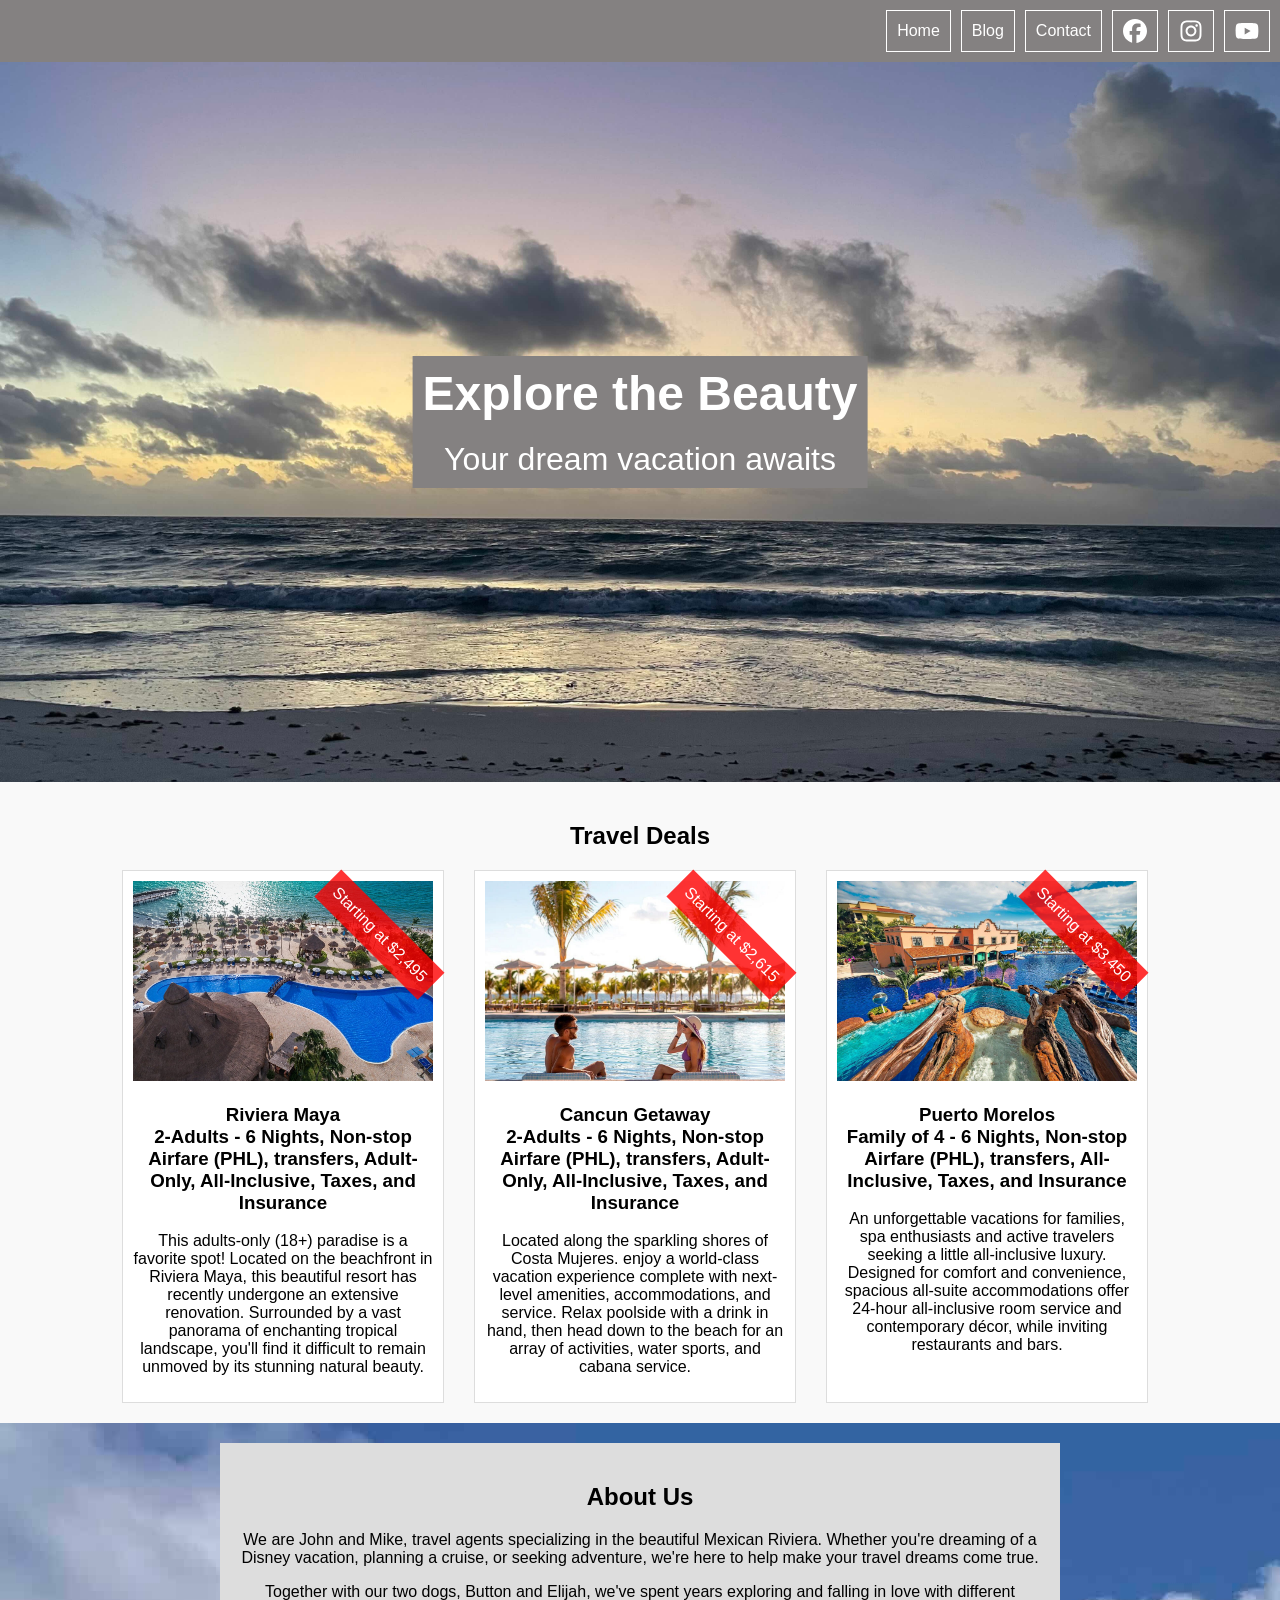
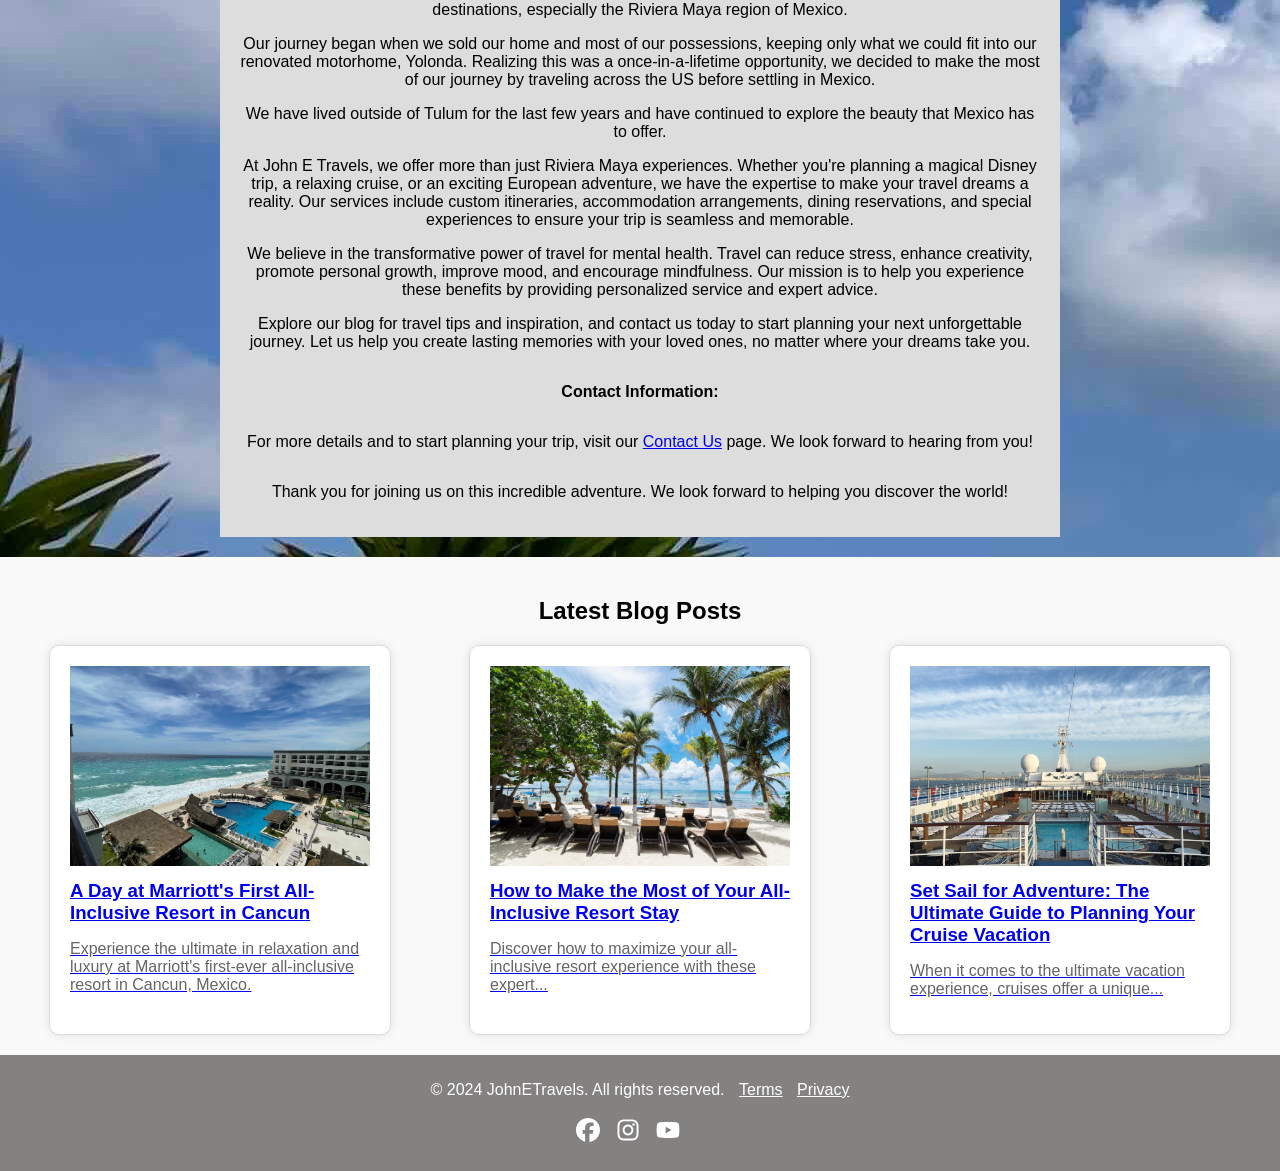
==== commit 30406cb4: "Sync latest website files from S3" ====
--- a/index.html
+++ b/index.html
@@ -1,625 +1,109 @@
 <!DOCTYPE html>
 <html lang="en">
 <head>
-  <meta charset="UTF-8" />
-  <meta name="viewport" content="width=device-width, initial-scale=1.0" />
-  <title>John E Travels | Riviera Maya Travel Expert</title>
-  <link rel="preconnect" href="https://fonts.googleapis.com">
-  <link rel="preconnect" href="https://fonts.gstatic.com" crossorigin>
-  <link href="https://fonts.googleapis.com/css2?family=Inter:wght@400;500;600;700;800&family=Playfair+Display:wght@700;800&display=swap" rel="stylesheet">
-  <style>
-    :root {
-      --jade: #006b5f;
-      --jade-dark: #03463f;
-      --turquoise: #18b7c8;
-      --sky: #dff8fb;
-      --sun: #f7b733;
-      --coral: #ff6b4a;
-      --terracotta: #b95738;
-      --sand: #f6ead2;
-      --stone: #eee2cd;
-      --ink: #16302b;
-      --muted: #5c6f6a;
-      --white: #fffdf7;
-      --shadow: 0 24px 70px rgba(16, 48, 43, .16);
-      --radius: 28px;
-    }
+        <!-- Google tag (gtag.js) -->
+    <script async src="https://www.googletagmanager.com/gtag/js?id=G-RWH1SYCZRP"></script>
+    <script>
+    window.dataLayer = window.dataLayer || [];
+    function gtag(){dataLayer.push(arguments);}
+    gtag('js', new Date());
 
-    * { box-sizing: border-box; }
-
-    html { scroll-behavior: smooth; }
-
-    body {
-      margin: 0;
-      font-family: Inter, system-ui, sans-serif;
-      color: var(--ink);
-      background: linear-gradient(180deg, #fff8eb 0%, #fdf7eb 45%, #edf8f7 100%);
-      overflow-x: hidden;
-    }
-
-    a { color: inherit; text-decoration: none; }
-
-    .mayan-border {
-      height: 14px;
-      background:
-        linear-gradient(135deg, var(--jade) 25%, transparent 25%) 0 0/28px 28px,
-        linear-gradient(225deg, var(--jade) 25%, transparent 25%) 0 0/28px 28px,
-        linear-gradient(315deg, var(--sun) 25%, transparent 25%) 14px 0/28px 28px,
-        linear-gradient(45deg, var(--sun) 25%, transparent 25%) 14px 0/28px 28px,
-        var(--terracotta);
-    }
-
-    .nav {
-      position: sticky;
-      top: 0;
-      z-index: 20;
-      backdrop-filter: blur(18px);
-      background: rgba(255, 253, 247, .82);
-      border-bottom: 1px solid rgba(0, 107, 95, .12);
-    }
-
-    .nav-inner {
-      max-width: 1180px;
-      margin: 0 auto;
-      padding: 16px 22px;
-      display: flex;
-      align-items: center;
-      justify-content: space-between;
-      gap: 24px;
-    }
-
-    .brand {
-      display: flex;
-      align-items: center;
-      gap: 12px;
-      font-weight: 800;
-      letter-spacing: -.04em;
-      font-size: 1.25rem;
-    }
-
-    .brand-mark {
-      width: 46px;
-      height: 46px;
-      border-radius: 50%;
-      display: grid;
-      place-items: center;
-      color: white;
-      background: radial-gradient(circle at 30% 20%, var(--sun), var(--coral) 38%, var(--jade) 39%);
-      box-shadow: 0 10px 28px rgba(0, 107, 95, .24);
-    }
-
-    .nav-links {
-      display: flex;
-      align-items: center;
-      gap: 22px;
-      font-weight: 700;
-      color: var(--jade-dark);
-      font-size: .94rem;
-    }
-
-    .btn {
-      display: inline-flex;
-      align-items: center;
-      justify-content: center;
-      border: 0;
-      border-radius: 999px;
-      padding: 14px 22px;
-      font-weight: 800;
-      cursor: pointer;
-      transition: transform .2s ease, box-shadow .2s ease, background .2s ease;
-    }
-
-    .btn:hover { transform: translateY(-2px); }
-
-    .btn-primary {
-      background: linear-gradient(135deg, var(--coral), var(--sun));
-      color: white;
-      box-shadow: 0 16px 34px rgba(255, 107, 74, .32);
-    }
-
-    .btn-secondary {
-      background: rgba(255, 255, 255, .82);
-      color: var(--jade-dark);
-      border: 1px solid rgba(0, 107, 95, .16);
-    }
-
-    .hero {
-      position: relative;
-      isolation: isolate;
-      min-height: 760px;
-      display: grid;
-      align-items: center;
-      overflow: hidden;
-    }
-
-    .hero::before {
-      content: "";
-      position: absolute;
-      inset: 0;
-      background:
-        linear-gradient(90deg, rgba(3, 70, 63, .92), rgba(3, 70, 63, .56), rgba(3, 70, 63, .18)),
-        url('https://images.unsplash.com/photo-1552074284-5e88ef1aef18?auto=format&fit=crop&w=2200&q=80') center/cover;
-      z-index: -2;
-    }
-
-    .hero::after {
-      content: "";
-      position: absolute;
-      inset: auto -10% -2px -10%;
-      height: 160px;
-      background: var(--white);
-      clip-path: polygon(0 55%, 15% 42%, 33% 62%, 50% 38%, 68% 56%, 86% 36%, 100% 52%, 100% 100%, 0 100%);
-      z-index: -1;
-    }
-
-    .hero-inner {
-      max-width: 1180px;
-      width: 100%;
-      margin: 0 auto;
-      padding: 86px 22px 140px;
-      display: grid;
-      grid-template-columns: 1.05fr .75fr;
-      gap: 48px;
-      align-items: center;
-    }
-
-    .eyebrow {
-      display: inline-flex;
-      align-items: center;
-      gap: 10px;
-      padding: 9px 14px;
-      border-radius: 999px;
-      background: rgba(255, 255, 255, .16);
-      border: 1px solid rgba(255, 255, 255, .28);
-      color: #fff;
-      font-weight: 800;
-      margin-bottom: 22px;
-    }
-
-    .hero h1 {
-      margin: 0;
-      font-family: "Playfair Display", serif;
-      font-size: clamp(3.2rem, 7vw, 6.8rem);
-      line-height: .88;
-      letter-spacing: -.06em;
-      color: #fff;
-      max-width: 820px;
-    }
-
-    .hero h1 span { color: var(--sun); }
-
-    .hero p {
-      max-width: 630px;
-      margin: 26px 0 32px;
-      color: rgba(255, 255, 255, .88);
-      font-size: 1.2rem;
-      line-height: 1.7;
-    }
-
-    .hero-actions { display: flex; gap: 14px; flex-wrap: wrap; }
-
-    .deal-float {
-      align-self: end;
-      padding: 22px;
-      background: rgba(255, 253, 247, .92);
-      border: 1px solid rgba(255, 255, 255, .62);
-      border-radius: var(--radius);
-      box-shadow: var(--shadow);
-      backdrop-filter: blur(20px);
-      transform: rotate(1deg);
-    }
-
-    .deal-float img {
-      width: 100%;
-      height: 220px;
-      object-fit: cover;
-      border-radius: 20px;
-      display: block;
-    }
-
-    .deal-pill {
-      display: inline-flex;
-      margin-top: 16px;
-      padding: 7px 12px;
-      border-radius: 999px;
-      background: var(--sky);
-      color: var(--jade-dark);
-      font-weight: 800;
-      font-size: .82rem;
-    }
-
-    .deal-float h3 { margin: 12px 0 8px; font-size: 1.45rem; }
-    .deal-float p { margin: 0; color: var(--muted); font-size: .96rem; line-height: 1.55; }
-    .price { margin-top: 18px; display: flex; justify-content: space-between; align-items: end; }
-    .price strong { font-size: 2rem; color: var(--coral); }
-
-    .section {
-      max-width: 1180px;
-      margin: 0 auto;
-      padding: 78px 22px;
-    }
-
-    .section-head {
-      display: flex;
-      justify-content: space-between;
-      gap: 24px;
-      align-items: end;
-      margin-bottom: 28px;
-    }
-
-    .section h2 {
-      font-family: "Playfair Display", serif;
-      font-size: clamp(2.4rem, 4vw, 4rem);
-      line-height: 1;
-      letter-spacing: -.045em;
-      margin: 0;
-      color: var(--jade-dark);
-    }
-
-    .section-lead {
-      max-width: 560px;
-      color: var(--muted);
-      font-size: 1.05rem;
-      line-height: 1.65;
-    }
-
-    .trust-grid {
-      display: grid;
-      grid-template-columns: repeat(4, 1fr);
-      gap: 16px;
-      margin-top: -94px;
-      position: relative;
-      z-index: 3;
-    }
-
-    .trust-card {
-      background: var(--white);
-      border-radius: 22px;
-      padding: 20px;
-      box-shadow: 0 18px 40px rgba(16, 48, 43, .11);
-      border: 1px solid rgba(0, 107, 95, .1);
-      min-height: 126px;
-    }
-
-    .trust-card .icon { font-size: 1.8rem; }
-    .trust-card h3 { margin: 10px 0 6px; font-size: 1rem; }
-    .trust-card p { margin: 0; color: var(--muted); line-height: 1.45; font-size: .92rem; }
-
-    .cards-3 {
-      display: grid;
-      grid-template-columns: repeat(3, 1fr);
-      gap: 22px;
-    }
-
-    .travel-card {
-      position: relative;
-      min-height: 390px;
-      overflow: hidden;
-      border-radius: var(--radius);
-      box-shadow: var(--shadow);
-      background: #ddd;
-    }
-
-    .travel-card img {
-      position: absolute;
-      inset: 0;
-      width: 100%;
-      height: 100%;
-      object-fit: cover;
-      transition: transform .5s ease;
-    }
-
-    .travel-card:hover img { transform: scale(1.08); }
-
-    .travel-card::after {
-      content: "";
-      position: absolute;
-      inset: 0;
-      background: linear-gradient(180deg, rgba(0,0,0,.05), rgba(3,70,63,.84));
-    }
-
-    .travel-card-content {
-      position: absolute;
-      inset: auto 0 0 0;
-      z-index: 2;
-      padding: 26px;
-      color: white;
-    }
-
-    .travel-card h3 { margin: 0 0 10px; font-size: 1.55rem; }
-    .travel-card p { margin: 0 0 18px; line-height: 1.55; color: rgba(255,255,255,.86); }
-
-    .mini-btn {
-      display: inline-flex;
-      padding: 10px 14px;
-      border-radius: 999px;
-      background: rgba(255, 255, 255, .9);
-      color: var(--jade-dark);
-      font-weight: 800;
-      font-size: .9rem;
-    }
-
-    .split {
-      display: grid;
-      grid-template-columns: .9fr 1.1fr;
-      gap: 48px;
-      align-items: center;
-    }
-
-    .local-panel {
-      position: relative;
-      padding: 24px;
-      border-radius: 34px;
-      background: var(--jade-dark);
-      color: white;
-      overflow: hidden;
-      box-shadow: var(--shadow);
-    }
-
-    .local-panel::before {
-      content: "";
-      position: absolute;
-      inset: 0;
-      opacity: .22;
-      background:
-        radial-gradient(circle at 20% 20%, var(--sun) 0 3px, transparent 4px),
-        radial-gradient(circle at 80% 35%, var(--turquoise) 0 4px, transparent 5px);
-      background-size: 36px 36px;
-    }
-
-    .local-panel img {
-      width: 100%;
-      height: 440px;
-      object-fit: cover;
-      border-radius: 24px;
-      display: block;
-      position: relative;
-      z-index: 1;
-      mix-blend-mode: screen;
-      opacity: .92;
-    }
-
-    .check-list {
-      display: grid;
-      gap: 16px;
-      margin-top: 26px;
-    }
-
-    .check {
-      display: flex;
-      gap: 14px;
-      align-items: flex-start;
-      padding: 18px;
-      background: rgba(255, 253, 247, .78);
-      border: 1px solid rgba(0, 107, 95, .1);
-      border-radius: 20px;
-    }
-
-    .check b { display: block; margin-bottom: 4px; }
-    .check span { color: var(--muted); line-height: 1.5; }
-
-    .dest-grid {
-      display: grid;
-      grid-template-columns: 1.2fr .8fr .8fr;
-      grid-auto-rows: 220px;
-      gap: 18px;
-    }
-
-    .dest {
-      position: relative;
-      border-radius: 26px;
-      overflow: hidden;
-      box-shadow: 0 18px 40px rgba(16, 48, 43, .1);
-      background: var(--stone);
-    }
-
-    .dest.large { grid-row: span 2; }
-
-    .dest img { width: 100%; height: 100%; object-fit: cover; display: block; }
-    .dest::after { content:""; position:absolute; inset:0; background:linear-gradient(180deg, transparent, rgba(3,70,63,.76)); }
-    .dest h3 { position:absolute; left:20px; bottom:18px; z-index:2; margin:0; color:white; font-size:1.35rem; }
-
-    .cta-band {
-      margin: 48px 22px 0;
-      border-radius: 34px;
-      background:
-        linear-gradient(135deg, rgba(3,70,63,.96), rgba(0,107,95,.82)),
-        url('https://images.unsplash.com/photo-1518105779142-d975f22f1b0a?auto=format&fit=crop&w=1800&q=80') center/cover;
-      color: white;
-      overflow: hidden;
-    }
-
-    .cta-inner {
-      max-width: 1180px;
-      margin: 0 auto;
-      padding: 70px 36px;
-      display: grid;
-      grid-template-columns: 1fr auto;
-      gap: 28px;
-      align-items: center;
-    }
-
-    .cta-inner h2 { color: white; }
-    .cta-inner p { color: rgba(255,255,255,.84); max-width: 620px; line-height: 1.6; }
-
-    .form-preview {
-      background: var(--white);
-      border-radius: 28px;
-      padding: 26px;
-      box-shadow: var(--shadow);
-      color: var(--ink);
-    }
-
-    .form-preview h3 { margin: 0 0 14px; font-size: 1.4rem; }
-    .field { margin-bottom: 12px; }
-    .field input, .field select, .field textarea {
-      width: 100%;
-      border: 1px solid rgba(0, 107, 95, .16);
-      border-radius: 14px;
-      padding: 14px 15px;
-      font: inherit;
-      background: #fff;
-    }
-
-    footer {
-      padding: 42px 22px;
-      text-align: center;
-      color: var(--muted);
-    }
-
-    @media (max-width: 900px) {
-      .nav-links { display: none; }
-      .hero-inner, .split, .cta-inner { grid-template-columns: 1fr; }
-      .deal-float { transform: none; }
-      .trust-grid, .cards-3 { grid-template-columns: 1fr 1fr; }
-      .dest-grid { grid-template-columns: 1fr; grid-auto-rows: 240px; }
-      .dest.large { grid-row: span 1; }
-      .section-head { display: block; }
-    }
-
-    @media (max-width: 580px) {
-      .hero { min-height: auto; }
-      .hero-inner { padding-top: 58px; }
-      .hero-actions, .btn { width: 100%; }
-      .trust-grid, .cards-3 { grid-template-columns: 1fr; }
-      .travel-card { min-height: 330px; }
-      .local-panel img { height: 300px; }
-    }
-  </style>
+    gtag('config', 'G-RWH1SYCZRP');
+    </script>
+    <meta charset="UTF-8">
+    <meta name="viewport" content="width=device-width, initial-scale=1.0">
+    <meta name="description" content="JohnETravels - Your Trusted Travel Partner for the Mexican Riviera">
+    <meta name="keywords" content="travel, Mexican Riviera, vacations, cruises, Disney trips">
+    <title>JohnETravels</title>
+    <link rel="stylesheet" href="styles.css">
+    <link rel="icon" href="./icons/John E Logo.png" type="image/x-icon">
+    <link rel="shortcut icon" href="./icons/John E Logo.png" type="image/x-icon">
+    <script src="scripts.js" defer></script>
+    <script src="https://www.google.com/recaptcha/api.js" async defer></script>
 </head>
 <body>
-  <div class="mayan-border"></div>
+    <div class="header-menu off-screen-menu">
+        <ul class="ham-menu-align">
+            <li><a href="index.html" class="button">Home</a></li>
+            <li class="blog-menu-item"></li>
+            <li><a href="contact-us.html" class="button">Contact</a></li>
+            <li><a class="social-link" href="https://www.facebook.com/JohnETravels" target="_blank"><svg xmlns="http://www.w3.org/2000/svg" viewBox="0 0 512 512"><!--!Font Awesome Free 6.5.2 by @fontawesome - https://fontawesome.com License - https://fontawesome.com/license/free Copyright 2024 Fonticons, Inc.--><path d="M512 256C512 114.6 397.4 0 256 0S0 114.6 0 256C0 376 82.7 476.8 194.2 504.5V334.2H141.4V256h52.8V222.3c0-87.1 39.4-127.5 125-127.5c16.2 0 44.2 3.2 55.7 6.4V172c-6-.6-16.5-1-29.6-1c-42 0-58.2 15.9-58.2 57.2V256h83.6l-14.4 78.2H287V510.1C413.8 494.8 512 386.9 512 256h0z"/></svg></a></li>
+            <li><a class="social-link" href="https://www.instagram.com/JohnETravels" target="_blank"><svg xmlns="http://www.w3.org/2000/svg" viewBox="0 0 448 512"><!--!Font Awesome Free 6.5.2 by @fontawesome - https://fontawesome.com License - https://fontawesome.com/license/free Copyright 2024 Fonticons, Inc.--><path d="M224.1 141c-63.6 0-114.9 51.3-114.9 114.9s51.3 114.9 114.9 114.9S339 319.5 339 255.9 287.7 141 224.1 141zm0 189.6c-41.1 0-74.7-33.5-74.7-74.7s33.5-74.7 74.7-74.7 74.7 33.5 74.7 74.7-33.6 74.7-74.7 74.7zm146.4-194.3c0 14.9-12 26.8-26.8 26.8-14.9 0-26.8-12-26.8-26.8s12-26.8 26.8-26.8 26.8 12 26.8 26.8zm76.1 27.2c-1.7-35.9-9.9-67.7-36.2-93.9-26.2-26.2-58-34.4-93.9-36.2-37-2.1-147.9-2.1-184.9 0-35.8 1.7-67.6 9.9-93.9 36.1s-34.4 58-36.2 93.9c-2.1 37-2.1 147.9 0 184.9 1.7 35.9 9.9 67.7 36.2 93.9s58 34.4 93.9 36.2c37 2.1 147.9 2.1 184.9 0 35.9-1.7 67.7-9.9 93.9-36.2 26.2-26.2 34.4-58 36.2-93.9 2.1-37 2.1-147.8 0-184.8zM398.8 388c-7.8 19.6-22.9 34.7-42.6 42.6-29.5 11.7-99.5 9-132.1 9s-102.7 2.6-132.1-9c-19.6-7.8-34.7-22.9-42.6-42.6-11.7-29.5-9-99.5-9-132.1s-2.6-102.7 9-132.1c7.8-19.6 22.9-34.7 42.6-42.6 29.5-11.7 99.5-9 132.1-9s102.7-2.6 132.1 9c19.6 7.8 34.7 22.9 42.6 42.6 11.7 29.5 9 99.5 9 132.1s2.7 102.7-9 132.1z"/></svg></a></li>
+            <li><a class="social-link" href="https://www.youtube.com/@DEYMX" target="_blank"><svg xmlns="http://www.w3.org/2000/svg" viewBox="0 0 576 512"><!--!Font Awesome Free 6.5.2 by @fontawesome - https://fontawesome.com License - https://fontawesome.com/license/free Copyright 2024 Fonticons, Inc.--><path d="M549.7 124.1c-6.3-23.7-24.8-42.3-48.3-48.6C458.8 64 288 64 288 64S117.2 64 74.6 75.5c-23.5 6.3-42 24.9-48.3 48.6-11.4 42.9-11.4 132.3-11.4 132.3s0 89.4 11.4 132.3c6.3 23.7 24.8 41.5 48.3 47.8C117.2 448 288 448 288 448s170.8 0 213.4-11.5c23.5-6.3 42-24.2 48.3-47.8 11.4-42.9 11.4-132.3 11.4-132.3s0-89.4-11.4-132.3zm-317.5 213.5V175.2l142.7 81.2-142.7 81.2z"/></svg></a></li>
+        </ul>
+    </div>
+    <header class='header-menu'>
+        <div class="ham-menu">
+            <span></span>
+            <span></span>
+            <span></span>
+        </div>
+        <nav>
+            <ul class="full-menu">
+                <li><a href="index.html" class="button">Home</a></li>
+                <li class="blog-menu-item"></li>
+                <li><a href="contact-us.html" class="button">Contact</a></li>
+                <li><a class="social-link" href="https://www.facebook.com/JohnETravels" target="_blank"><svg xmlns="http://www.w3.org/2000/svg" viewBox="0 0 512 512"><!--!Font Awesome Free 6.5.2 by @fontawesome - https://fontawesome.com License - https://fontawesome.com/license/free Copyright 2024 Fonticons, Inc.--><path d="M512 256C512 114.6 397.4 0 256 0S0 114.6 0 256C0 376 82.7 476.8 194.2 504.5V334.2H141.4V256h52.8V222.3c0-87.1 39.4-127.5 125-127.5c16.2 0 44.2 3.2 55.7 6.4V172c-6-.6-16.5-1-29.6-1c-42 0-58.2 15.9-58.2 57.2V256h83.6l-14.4 78.2H287V510.1C413.8 494.8 512 386.9 512 256h0z"/></svg></a></li>
+                <li><a class="social-link" href="https://www.instagram.com/JohnETravels" target="_blank"><svg xmlns="http://www.w3.org/2000/svg" viewBox="0 0 448 512"><!--!Font Awesome Free 6.5.2 by @fontawesome - https://fontawesome.com License - https://fontawesome.com/license/free Copyright 2024 Fonticons, Inc.--><path d="M224.1 141c-63.6 0-114.9 51.3-114.9 114.9s51.3 114.9 114.9 114.9S339 319.5 339 255.9 287.7 141 224.1 141zm0 189.6c-41.1 0-74.7-33.5-74.7-74.7s33.5-74.7 74.7-74.7 74.7 33.5 74.7 74.7-33.6 74.7-74.7 74.7zm146.4-194.3c0 14.9-12 26.8-26.8 26.8-14.9 0-26.8-12-26.8-26.8s12-26.8 26.8-26.8 26.8 12 26.8 26.8zm76.1 27.2c-1.7-35.9-9.9-67.7-36.2-93.9-26.2-26.2-58-34.4-93.9-36.2-37-2.1-147.9-2.1-184.9 0-35.8 1.7-67.6 9.9-93.9 36.1s-34.4 58-36.2 93.9c-2.1 37-2.1 147.9 0 184.9 1.7 35.9 9.9 67.7 36.2 93.9s58 34.4 93.9 36.2c37 2.1 147.9 2.1 184.9 0 35.9-1.7 67.7-9.9 93.9-36.2 26.2-26.2 34.4-58 36.2-93.9 2.1-37 2.1-147.8 0-184.8zM398.8 388c-7.8 19.6-22.9 34.7-42.6 42.6-29.5 11.7-99.5 9-132.1 9s-102.7 2.6-132.1-9c-19.6-7.8-34.7-22.9-42.6-42.6-11.7-29.5-9-99.5-9-132.1s-2.6-102.7 9-132.1c7.8-19.6 22.9-34.7 42.6-42.6 29.5-11.7 99.5-9 132.1-9s102.7-2.6 132.1 9c19.6 7.8 34.7 22.9 42.6 42.6 11.7 29.5 9 99.5 9 132.1s2.7 102.7-9 132.1z"/></svg></a></li>
+                <li><a class="social-link" href="https://www.youtube.com/@DEYMX" target="_blank"><svg xmlns="http://www.w3.org/2000/svg" viewBox="0 0 576 512"><!--!Font Awesome Free 6.5.2 by @fontawesome - https://fontawesome.com License - https://fontawesome.com/license/free Copyright 2024 Fonticons, Inc.--><path d="M549.7 124.1c-6.3-23.7-24.8-42.3-48.3-48.6C458.8 64 288 64 288 64S117.2 64 74.6 75.5c-23.5 6.3-42 24.9-48.3 48.6-11.4 42.9-11.4 132.3-11.4 132.3s0 89.4 11.4 132.3c6.3 23.7 24.8 41.5 48.3 47.8C117.2 448 288 448 288 448s170.8 0 213.4-11.5c23.5-6.3 42-24.2 48.3-47.8 11.4-42.9 11.4-132.3 11.4-132.3s0-89.4-11.4-132.3zm-317.5 213.5V175.2l142.7 81.2-142.7 81.2z"/></svg></a></li>
+            </ul>
+        </nav>
+    </header>
+    
+    <main>
+        <section class="slider">
+            <div class="slides">
+                <div class="slide"><img src="images/IMG_3831.jpg" alt="Slide 1"><div class="caption"><h2 class="bordered-letters">Explore the Beauty</h2><p class="bordered-letters">Your dream vacation awaits</p></div></div>
+                <div class="slide"><img src="images/IMG_4053.jpg" alt="Slide 2"><div class="caption"><h2 class="bordered-letters">Adventure Awaits</h2><p class="bordered-letters">Discover new destinations</p></div></div>
+                <div class="slide"><img src="images/IMG_4215.jpg" alt="Slide 3"><div class="caption"><h2 class="bordered-letters">Relax and Unwind</h2><p class="bordered-letters">Experience the best in travel</p></div></div>
+            </div>
+        </section>
+        
+        <section class="deals">
+            <h2>Travel Deals</h2>
+            <div class="deals-container"></div>
+        </section>
+        
+        <section class="about">
+            <div class="about-content ">
+                <h1>About Us</h1>
+                <p>We are John and Mike, travel agents specializing in the beautiful Mexican Riviera. Whether you're dreaming of a Disney vacation, planning a cruise, or seeking adventure, we're here to help make your travel dreams come true.</p>
+                <p>Together with our two dogs, Button and Elijah, we've spent years exploring and falling in love with different destinations, especially the Riviera Maya region of Mexico.</p>
+                <p>Our journey began when we sold our home and most of our possessions, keeping only what we could fit into our renovated motorhome, Yolonda. Realizing this was a once-in-a-lifetime opportunity, we decided to make the most of our journey by traveling across the US before settling in Mexico.</p>
+                <p>We have lived outside of Tulum for the last few years and have continued to explore the beauty that Mexico has to offer.</p>
+                <p>At John E Travels, we offer more than just Riviera Maya experiences. Whether you're planning a magical Disney trip, a relaxing cruise, or an exciting European adventure, we have the expertise to make your travel dreams a reality. Our services include custom itineraries, accommodation arrangements, dining reservations, and special experiences to ensure your trip is seamless and memorable.</p>
+                <p>We believe in the transformative power of travel for mental health. Travel can reduce stress, enhance creativity, promote personal growth, improve mood, and encourage mindfulness. Our mission is to help you experience these benefits by providing personalized service and expert advice.</p>
+                <p>Explore our blog for travel tips and inspiration, and contact us today to start planning your next unforgettable journey. Let us help you create lasting memories with your loved ones, no matter where your dreams take you.</p>
+                <div class="contact-info">
+                    <p><strong>Contact Information:</strong></p>
+                    <p>For more details and to start planning your trip, visit our <a href="http://JohnETravels.com/contact-us.html">Contact Us</a> page. We look forward to hearing from you!</p>
+                </div>
+                <p>Thank you for joining us on this incredible adventure. We look forward to helping you discover the world!</p>
+            </div>
+        </section>
 
-  <nav class="nav">
-    <div class="nav-inner">
-      <a href="#" class="brand">
-        <span class="brand-mark">☀</span>
-        <span>John E Travels</span>
-      </a>
-      <div class="nav-links">
-        <a href="#deals">Deals</a>
-        <a href="#riviera">Riviera Maya</a>
-        <a href="#guides">Guides</a>
-        <a href="#contact">Contact</a>
-        <a href="#contact" class="btn btn-primary">Plan My Trip</a>
-      </div>
-    </div>
-  </nav>
-
-  <section class="hero">
-    <div class="hero-inner">
-      <div>
-        <div class="eyebrow">🌴 Riviera Maya local • Archer Travel agent</div>
-        <h1>Travel planning with a <span>local Mexico soul.</span></h1>
-        <p>Curated all-inclusive deals, Riviera Maya travel tips, cruises, family vacations, and custom trip planning from someone who actually lives here.</p>
-        <div class="hero-actions">
-          <a href="#deals" class="btn btn-primary">View This Week’s Deals</a>
-          <a href="#contact" class="btn btn-secondary">Start Planning</a>
+        <!-- Blog Section -->
+        <section class="blog" id="blog">
+            <h2>Latest Blog Posts</h2>
+            <div class="blog-container">
+                <!-- Blog posts will be inserted here dynamically -->
+            </div>
+        </section>
+    </main>
+    
+    <footer>
+        <p>&copy; 2024 JohnETravels. All rights reserved.
+            <a class="footer-link" href="terms.html">Terms</a>
+            <a class="footer-link" href="privacy.html">Privacy</a>
+        </p>
+        <div class="social">
+            <ul class="footer-social">
+                <li><a class="social-link" href="https://www.facebook.com/JohnETravels" target="_blank"><svg xmlns="http://www.w3.org/2000/svg" viewBox="0 0 512 512"><!--!Font Awesome Free 6.5.2 by @fontawesome - https://fontawesome.com License - https://fontawesome.com/license/free Copyright 2024 Fonticons, Inc.--><path d="M512 256C512 114.6 397.4 0 256 0S0 114.6 0 256C0 376 82.7 476.8 194.2 504.5V334.2H141.4V256h52.8V222.3c0-87.1 39.4-127.5 125-127.5c16.2 0 44.2 3.2 55.7 6.4V172c-6-.6-16.5-1-29.6-1c-42 0-58.2 15.9-58.2 57.2V256h83.6l-14.4 78.2H287V510.1C413.8 494.8 512 386.9 512 256h0z"/></svg></a></li>
+                <li><a class="social-link" href="https://www.instagram.com/JohnETravels" target="_blank"><svg xmlns="http://www.w3.org/2000/svg" viewBox="0 0 448 512"><!--!Font Awesome Free 6.5.2 by @fontawesome - https://fontawesome.com License - https://fontawesome.com/license/free Copyright 2024 Fonticons, Inc.--><path d="M224.1 141c-63.6 0-114.9 51.3-114.9 114.9s51.3 114.9 114.9 114.9S339 319.5 339 255.9 287.7 141 224.1 141zm0 189.6c-41.1 0-74.7-33.5-74.7-74.7s33.5-74.7 74.7-74.7 74.7 33.5 74.7 74.7-33.6 74.7-74.7 74.7zm146.4-194.3c0 14.9-12 26.8-26.8 26.8-14.9 0-26.8-12-26.8-26.8s12-26.8 26.8-26.8 26.8 12 26.8 26.8zm76.1 27.2c-1.7-35.9-9.9-67.7-36.2-93.9-26.2-26.2-58-34.4-93.9-36.2-37-2.1-147.9-2.1-184.9 0-35.8 1.7-67.6 9.9-93.9 36.1s-34.4 58-36.2 93.9c-2.1 37-2.1 147.9 0 184.9 1.7 35.9 9.9 67.7 36.2 93.9s58 34.4 93.9 36.2c37 2.1 147.9 2.1 184.9 0 35.9-1.7 67.7-9.9 93.9-36.2 26.2-26.2 34.4-58 36.2-93.9 2.1-37 2.1-147.8 0-184.8zM398.8 388c-7.8 19.6-22.9 34.7-42.6 42.6-29.5 11.7-99.5 9-132.1 9s-102.7 2.6-132.1-9c-19.6-7.8-34.7-22.9-42.6-42.6-11.7-29.5-9-99.5-9-132.1s-2.6-102.7 9-132.1c7.8-19.6 22.9-34.7 42.6-42.6 29.5-11.7 99.5-9 132.1-9s102.7-2.6 132.1 9c19.6 7.8 34.7 22.9 42.6 42.6 11.7 29.5 9 99.5 9 132.1s2.7 102.7-9 132.1z"/></svg></a></li>
+                <li><a class="social-link" href="https://www.youtube.com/@DEYMX" target="_blank"><svg xmlns="http://www.w3.org/2000/svg" viewBox="0 0 576 512"><!--!Font Awesome Free 6.5.2 by @fontawesome - https://fontawesome.com License - https://fontawesome.com/license/free Copyright 2024 Fonticons, Inc.--><path d="M549.7 124.1c-6.3-23.7-24.8-42.3-48.3-48.6C458.8 64 288 64 288 64S117.2 64 74.6 75.5c-23.5 6.3-42 24.9-48.3 48.6-11.4 42.9-11.4 132.3-11.4 132.3s0 89.4 11.4 132.3c6.3 23.7 24.8 41.5 48.3 47.8C117.2 448 288 448 288 448s170.8 0 213.4-11.5c23.5-6.3 42-24.2 48.3-47.8 11.4-42.9 11.4-132.3 11.4-132.3s0-89.4-11.4-132.3zm-317.5 213.5V175.2l142.7 81.2-142.7 81.2z"/></svg></a></li>
+            </ul>        
         </div>
-      </div>
-
-      <aside class="deal-float">
-        <img src="https://images.unsplash.com/photo-1582719478250-c89cae4dc85b?auto=format&fit=crop&w=1200&q=80" alt="Resort pool overlooking the ocean">
-        <span class="deal-pill">Featured Escape</span>
-        <h3>Riviera Maya All-Inclusive</h3>
-        <p>Adults-only, beachfront, transfers, airfare, insurance, and taxes bundled into one easy package.</p>
-        <div class="price">
-          <span>Starting at</span>
-          <strong>$2,495</strong>
-        </div>
-      </aside>
-    </div>
-  </section>
-
-  <section class="section" style="padding-top:0">
-    <div class="trust-grid">
-      <div class="trust-card"><div class="icon">📍</div><h3>Local Riviera Maya Insight</h3><p>Real guidance from someone living near the beaches, towns, cenotes, and resorts.</p></div>
-      <div class="trust-card"><div class="icon">🏝️</div><h3>Curated Deals</h3><p>Skip endless search results. Get a focused shortlist of trips worth considering.</p></div>
-      <div class="trust-card"><div class="icon">✈️</div><h3>Flights + Resorts</h3><p>Packages can include airfare, transfers, insurance, taxes, and all-inclusive stays.</p></div>
-      <div class="trust-card"><div class="icon">🤝</div><h3>Human Help</h3><p>A real travel agent before, during, and after your trip—not just a booking engine.</p></div>
-    </div>
-  </section>
-
-  <section id="deals" class="section">
-    <div class="section-head">
-      <div>
-        <h2>This week’s travel deals</h2>
-        <p class="section-lead">A rotating collection of hand-picked escapes, built for fast browsing and easy inquiries.</p>
-      </div>
-      <a href="#contact" class="btn btn-primary">Ask About a Deal</a>
-    </div>
-
-    <div class="cards-3">
-      <article class="travel-card">
-        <img src="https://images.unsplash.com/photo-1566073771259-6a8506099945?auto=format&fit=crop&w=1200&q=80" alt="Luxury resort">
-        <div class="travel-card-content"><h3>Adults-Only Riviera Maya</h3><p>Beachfront, all-inclusive, nonstop air, transfers, taxes, and insurance.</p><span class="mini-btn">From $2,495</span></div>
-      </article>
-      <article class="travel-card">
-        <img src="https://images.unsplash.com/photo-1540541338287-41700207dee6?auto=format&fit=crop&w=1200&q=80" alt="Cancun resort pool">
-        <div class="travel-card-content"><h3>Cancun Getaway</h3><p>Modern resort energy, beach days, dining, pools, and easy airport access.</p><span class="mini-btn">From $2,615</span></div>
-      </article>
-      <article class="travel-card">
-        <img src="https://images.unsplash.com/photo-1584132967334-10e028bd69f7?auto=format&fit=crop&w=1200&q=80" alt="Family resort pool">
-        <div class="travel-card-content"><h3>Family Resort Escape</h3><p>Spacious resort stay with all-inclusive dining, transfers, and family-friendly comfort.</p><span class="mini-btn">From $3,450</span></div>
-      </article>
-    </div>
-  </section>
-
-  <section id="riviera" class="section">
-    <div class="split">
-      <div class="local-panel">
-        <img src="https://images.unsplash.com/photo-1512813195386-6cf811ad3542?auto=format&fit=crop&w=1200&q=80" alt="Mexico coastline">
-      </div>
-      <div>
-        <h2>Built around your local advantage.</h2>
-        <p class="section-lead">The site should not feel like a generic agency. It should feel like John is walking the visitor through Mexico with real-world context, practical advice, and personal guidance.</p>
-        <div class="check-list">
-          <div class="check"><strong>🌊</strong><div><b>Riviera Maya-first content</b><span>Cancun, Puerto Morelos, Playa del Carmen, Tulum, cenotes, beaches, excursions, and resort zones.</span></div></div>
-          <div class="check"><strong>🛕</strong><div><b>Subtle Mayan design language</b><span>Use geometric borders, jade, terracotta, sun gold, stone textures, and natural imagery without making it feel like a theme park.</span></div></div>
-          <div class="check"><strong>📣</strong><div><b>Content that feeds Facebook</b><span>Every deal and blog post should create matching Facebook copy so your page stays active weekly.</span></div></div>
-        </div>
-      </div>
-    </div>
-  </section>
-
-  <section id="guides" class="section">
-    <div class="section-head">
-      <div>
-        <h2>Explore Riviera Maya</h2>
-        <p class="section-lead">Destination guide cards become SEO landing pages and helpful planning content.</p>
-      </div>
-    </div>
-    <div class="dest-grid">
-      <a class="dest large" href="#"><img src="https://images.unsplash.com/photo-1507525428034-b723cf961d3e?auto=format&fit=crop&w=1400&q=80" alt="Beach"><h3>Best All-Inclusive Resorts</h3></a>
-      <a class="dest" href="#"><img src="https://images.unsplash.com/photo-1588402384203-44465c1b8b57?auto=format&fit=crop&w=1000&q=80" alt="Tulum"><h3>Tulum</h3></a>
-      <a class="dest" href="#"><img src="https://images.unsplash.com/photo-1526401485004-2aa7f3f6c9a5?auto=format&fit=crop&w=1000&q=80" alt="Cenote"><h3>Cenotes</h3></a>
-      <a class="dest" href="#"><img src="https://images.unsplash.com/photo-1581373449483-37449f962b6c?auto=format&fit=crop&w=1000&q=80" alt="Cancun"><h3>Cancun</h3></a>
-      <a class="dest" href="#"><img src="https://images.unsplash.com/photo-1602002418082-a4443e081dd1?auto=format&fit=crop&w=1000&q=80" alt="Family"><h3>Family Travel</h3></a>
-    </div>
-  </section>
-
-  <section class="cta-band" id="contact">
-    <div class="cta-inner">
-      <div>
-        <h2>Ready to plan your escape?</h2>
-        <p>Tell me where you want to go, when you want to travel, and what kind of trip you’re dreaming about. I’ll help narrow the options and find the right fit.</p>
-        <a href="mailto:support@johnetravels.com" class="btn btn-primary">Email John E Travels</a>
-      </div>
-      <div class="form-preview">
-        <h3>Quick Trip Request</h3>
-        <div class="field"><input placeholder="Your name"></div>
-        <div class="field"><input placeholder="Email or phone"></div>
-        <div class="field"><select><option>Trip type</option><option>All-Inclusive</option><option>Cruise</option><option>Family Vacation</option><option>Romantic Escape</option></select></div>
-        <div class="field"><textarea rows="4" placeholder="Where do you want to go?"></textarea></div>
-        <button class="btn btn-primary" style="width:100%">Send Request</button>
-      </div>
-    </div>
-  </section>
-
-  <footer>
-    <strong>John E Travels</strong><br>
-    Riviera Maya travel guidance • Curated deals • Archer Travel agent<br><br>
-    Facebook • Instagram • YouTube • Privacy • Terms
-  </footer>
+    </footer>
+    
 </body>
 </html>
--- a/styles.css
+++ b/styles.css
@@ -0,0 +1,589 @@
+:root {
+    --header-background-color: #848181; /* Default header background color */
+    --header-text-color: #fff; /* Default header text color */
+    --header-button-background: #fff; /* Default button background color */
+    --header-button-text: #848181; /* Default button text color */
+}
+
+body {
+    font-family: Arial, sans-serif;
+    margin: 0;
+    padding: 0;
+    position: relative;
+}
+.bordered-letters {
+    color: var(--header-text-color); /* Change this to the desired text color */
+    /* text-shadow: 
+      -1px -1px 0 black,  
+       1px -1px 0 black,
+      -1px  1px 0 black,
+       1px  1px 0 black; */
+  }
+.slide h2{
+    font-size: 3em;
+}
+.slide p{
+    font-size: 2em;
+}
+nav{
+    display: flex;
+}
+header {
+    color: var(--header-text-color); /* Use variable for text color */
+    background-color: var(--header-background-color); /* Use variable for background color */
+    padding: 10px 0;
+    text-align: right;
+}
+.header-menu{
+    position: relative;
+}
+.header-menu ul {
+    width: 100%;
+    display: flex;
+    align-items: center; /* Center items vertically */
+    justify-content: right;
+    list-style-type: none;
+    margin: 0;
+    padding: 0;
+}
+
+.header-menu ul li {
+    margin-right: 10px;
+}
+.bordered-letters{
+    background-color: var(--header-background-color);
+    margin: 0;
+    padding: 10px;
+}
+
+.header-menu ul li a {
+    display: flex; /* Use flexbox to center content */
+    align-items: center; /* Center items vertically */
+    justify-content: center; /* Center items horizontally */
+    height: 24px; /* Adjust height as needed */
+    padding: 8px 10px;
+    text-decoration: none;
+    color: var(--header-text-color);
+    border: 1px solid var(--header-text-color);
+    background-color: var(--header-background-color);
+    transition: background-color 0.3s, color 0.3s;
+    transition: transform 0.3s ease; /* Smooth transition for hover effect */
+}
+
+.header-menu ul li a:hover {
+    background-color: var(--header-button-background);
+    color: var(--header-button-text);
+    transform: scale(1.2); /* Scale up to 120% on hover */
+}
+
+.header-menu ul li a img {
+    height: 24px; /* Adjust height as needed */
+    width: auto;
+    vertical-align: middle; /* Align SVGs vertically with text */
+}
+.off-screen-menu{
+    background-color: var(--header-background-color);
+    height: 100vh;
+    width: 100%;
+    max-width: 115px;
+    position: fixed;
+    z-index: 1;
+    top: 0;
+    right: -115px;
+    display: flex;
+    flex-direction: column !important;
+    justify-content:center;
+    align-items: center;
+    text-align: center;
+    transition: .3s ease;
+}
+.ham-menu-align{
+    display: flex;
+    flex-direction: column;
+    gap: 10px;
+}
+.ham-menu-align li a {
+    width: 60px;
+}
+.off-screen-menu.active {
+    right: -10px;
+}
+.ham-menu {
+    display: none;
+    align-items: flex-end;
+    z-index: 10;
+    height: 50px;
+    width: 100%;
+    position: relative;
+    transition: .3s ease;
+}
+.ham-menu span{
+    height: 5px;
+    width: 50px;
+    background-color: var(--header-text-color);
+    border-radius: 25px;
+    position: absolute;
+    top: 50%;
+    right: 5px;
+}
+.ham-menu span:nth-child(1){
+    top: 25%;
+}
+.ham-menu span:nth-child(3){
+    top: 75%;
+}
+.ham-menu.active {
+    margin-right: 0px;
+}
+.ham-menu.active span:nth-child(1){
+    margin-right: -25px;
+    top: 60%;
+    transform: translate(-50%, -50%) rotate(45deg);
+}
+.ham-menu.active span:nth-child(2){
+    opacity: 0;
+}
+.ham-menu.active span:nth-child(3){
+    margin-right: -25px;
+    top: 50%;
+    transform: translate(-50%, 50%) rotate(-45deg);
+}
+
+.social-link svg {
+    width: 24px; /* Adjust size as needed */
+    height: 24px; /* Adjust size as needed */
+    transition: transform 0.3s ease; /* Smooth transition for hover effect */
+    fill: var(--header-button-background); /* Default color */
+}
+
+.social-link:hover svg {
+    fill: var(--header-button-text); /* Change color on hover */
+    transform: scale(1.2); /* Scale up to 120% on hover */
+}
+
+.slider {
+    position: relative;
+    max-width: 100%;
+    overflow: hidden;
+}
+
+.slides {
+    display: flex;
+    transition: transform 0.5s ease-in-out;
+}
+
+.slide {
+    min-width: 100%;
+    position: relative;
+}
+
+.slide img {
+    width: 100%;
+    vertical-align: middle;
+}
+.contact-slider{
+    max-height: 250px;
+    display: flex;
+    justify-content: center;
+    align-items: center;
+}
+
+.caption {
+    position: absolute;
+    top: 50%;
+    left: 50%;
+    transform: translate(-50%, -50%);
+    color: #fff;
+    text-align: center;
+}
+
+.deals {
+    padding: 20px;
+    background: #f9f9f9;
+    text-align: center;
+}
+
+.deals-container {
+    display: flex;
+    flex-wrap: wrap;
+    gap: 20px;
+    justify-content: center;
+}
+
+.deal-card {
+    position: relative;
+    background: #fff;
+    border: 1px solid #ddd;
+    margin-right: 10px;
+    padding: 10px;
+    width: 300px;
+    flex: 0 0 auto;
+}
+
+.deal-card img {
+    width: 100%;
+    height: 200px;
+    object-fit: cover;
+}
+.price-overlay {
+    position: absolute;
+    top: 10px;
+    right: 10px;
+    background-color: rgba(255, 0, 0, 0.8);
+    color: white;
+    padding: 10px;
+    transform: rotate(45deg) translate(50%, 150%);
+    transform-origin: top right;
+}
+
+.about, .contact {
+    padding: 20px;
+    background: #fff;
+    text-align: center;
+}
+
+footer {
+    background: var(--header-background-color);
+    color: var(--header-text-color);
+    text-align: center;
+    padding: 10px 0;
+}
+
+footer ul {
+    display: flex;
+    align-items: center; /* Center items vertically */
+    justify-content: center;
+    list-style-type: none;
+    gap: 10px;
+}
+
+footer .social img {
+    width: 24px;
+    height: 24px;
+    margin: 0 5px;
+}
+footer ul li a {
+    display: flex; /* Use flexbox to center content */
+    align-items: center; /* Center items vertically */
+    justify-content: center; /* Center items horizontally */
+    height: 24px; /* Adjust height as needed */
+    padding: 3px 3px;
+    border-radius: 2px;
+    text-decoration: none;
+    color: var(--header-text-color);
+    background-color: var(--header-background-color);
+    transition: background-color 0.3s, color 0.3s;
+    transition: transform 0.3s ease; /* Smooth transition for hover effect */
+}
+
+footer ul li a:hover {
+    background-color: var(--header-button-background);
+    color: var(--header-button-text);
+    transform: scale(1.2); /* Scale up to 120% on hover */
+}
+
+footer ul li a img {
+    height: 24px; /* Adjust height as needed */
+    width: auto;
+    vertical-align: middle; /* Align SVGs vertically with text */
+}
+
+.contact form {
+    max-width: 800px;
+    text-align: left;
+    margin: 0 auto;
+    padding: 20px;
+    background: #f9f9f9;
+    border-radius: 10px;
+    box-shadow: 0 0 10px rgba(0, 0, 0, 0.1);
+    display: grid;
+    grid-template-columns: 1fr 1fr; /* Two columns for desktop */
+    gap: 20px;
+}
+
+.contact label {
+    grid-column: span 2;
+    font-weight: bold;
+}
+
+.contact input[type="text"],
+.contact input[type="email"],
+.contact input[type="tel"],
+.contact input[type="number"],
+.contact textarea {
+    width: 100%;
+    padding: 10px;
+    border: 1px solid #ddd;
+    border-radius: 5px;
+    box-sizing: border-box;
+}
+
+.contact textarea {
+    grid-column: span 2;
+    resize: vertical;
+}
+
+.contact button {
+    grid-column: span 2;
+    padding: 10px 20px;
+    background: #333;
+    color: #fff;
+    border: none;
+    border-radius: 5px;
+    cursor: pointer;
+}
+
+.contact button:hover {
+    background: #555;
+}
+
+.blog {
+    padding: 20px;
+    background: #f9f9f9;
+}
+
+.blog h2 {
+    text-align: center;
+    margin-bottom: 20px;
+}
+
+.blog-container {
+    display: flex;
+    flex-wrap: wrap;
+    gap: 20px;
+    justify-content: center;
+}
+
+.blog-post {
+    background: #fff;
+    border: 1px solid #ddd;
+    padding: 10px;
+    width: 300px;
+    flex: 0 0 auto;
+    box-shadow: 0 0 10px rgba(0, 0, 0, 0.1);
+}
+
+.blog-post img {
+    width: 100%;
+    height: 200px;
+    object-fit: cover;
+}
+
+.blog-post h3 {
+    margin: 10px 0;
+}
+
+.blog-post p {
+    color: #666;
+}
+
+.blog-post {
+    max-width: 800px;
+    margin: 0 auto;
+    padding: 20px;
+    background: #fff;
+    border-radius: 10px;
+    box-shadow: 0 0 10px rgba(0, 0, 0, 0.1);
+}
+
+#blog-post-list {
+    max-width: 300px;
+    height: calc(100vh - 100px); /* Adjust the height as needed */
+    overflow-y: auto; /* Enable vertical scrollbar */
+    margin: 0 auto;
+    padding: 20px;
+    background: #fff;
+    border-radius: 10px;
+    box-shadow: 0 0 10px rgba(0, 0, 0, 0.1);
+}
+
+.post-item {
+    margin-bottom: 20px;
+}
+
+.post-item h3 {
+    margin: 0;
+}
+
+.blog-layout {
+    display: flex;
+    flex-wrap: wrap;
+    gap: 20px;
+    justify-content: center;
+}
+
+.blog-layout .main-post {
+    flex: 2 1 60%;
+}
+
+.blog-layout .post-list {
+    flex: 1 1 30%;
+}
+
+.blog-navigation {
+    display: flex;
+    justify-content: space-between;
+    margin-top: 20px;
+}
+
+.blog-navigation a {
+    text-decoration: none;
+    color: #007bff;
+}
+
+.blog-navigation a:hover {
+    text-decoration: underline;
+}
+#blog-img-div{
+    width: 100%;
+    display: flex;
+    justify-content: center;
+}
+#blog-img-div img{
+    width: 100%;
+    display: flex;
+    justify-content: center;
+}
+.about{
+    position: relative;
+    background-image: url(/images/IMG_1702.jpg);
+}
+.contact{
+    position: relative;
+    background-image: url(/images/IMG_1702.jpg);
+}
+
+.about-content {
+    background-color: #ddd;
+    max-width: 800px;
+    margin: 0 auto;
+    padding: 20px;
+}
+.about-contact-info {
+    margin-top: 20px;
+    padding: 10px;
+    background: #f1f1f1;
+    border-left: 4px solid #0056b3;
+}
+.footer-social{
+    transform: translateX(-32px);
+}
+.footer-link {
+    text-decoration: underline;
+    color: inherit; /* Keeps the text color the same, even after being clicked */
+    margin-left: 10px; /* Adds a little spacing before the links */
+}
+
+.footer-link:visited {
+    color: inherit; /* Ensures the color doesn't change after the link is clicked */
+}
+.about-content li{
+    list-style-type: none;
+    text-decoration: none;
+}
+/* The Modal (background) */
+.modal {
+    display: none; /* Hidden by default */
+    position: fixed; /* Stay in place */
+    z-index: 1; /* Sit on top */
+    left: 0;
+    top: 0;
+    width: 100%; /* Full width */
+    height: 100%; /* Full height */
+    overflow: auto; /* Enable scroll if needed */
+    background-color: rgb(0,0,0); /* Fallback color */
+    background-color: rgba(0,0,0,0.4); /* Black w/ opacity */
+}
+
+/* Modal Content */
+.modal-content {
+    background-color: #fefefe;
+    margin: 15% auto; /* 15% from the top and centered */
+    padding: 20px;
+    border: 1px solid #888;
+    width: 80%; /* Could be more or less, depending on screen size */
+    box-shadow: 0 5px 15px rgba(0,0,0,0.3);
+    border-radius: 10px;
+    text-align: center;
+    position: relative;
+}
+
+/* The Close Button */
+.close {
+    position: absolute;
+    top: 0px;
+    right: 5px;
+    color: #aaa;
+    float: right;
+    font-size: 28px;
+    font-weight: bold;
+}
+
+.close:hover,
+.close:focus {
+    color: black;
+    text-decoration: none;
+    cursor: pointer;
+}
+
+@media (max-width: 768px) {
+    .slide h2{
+        font-size: 1.7em;
+    }
+    .slide p{
+        font-size: .8em;
+    }
+    .slides {
+        flex-direction: column;
+    }
+    .deals-container {
+        flex-direction: column;
+    }
+    .deal-card {
+        width: 95%;
+        margin-bottom: 10px;
+    }
+    .contact form {
+        grid-template-columns: 1fr; /* One column for mobile */
+    }
+
+    .contact label,
+    .contact input[type="text"],
+    .contact input[type="email"],
+    .contact input[type="tel"],
+    .contact textarea,
+    .contact button {
+        grid-column: span 1; /* Span 1 column on mobile */
+    }
+}
+@media (max-width: 600px) {
+    .header-menu{
+        display: none;
+    }
+    .ham-menu {
+        display: flex;
+    }
+    .full-menu li{
+        display: none;
+    }
+    .blog-layout {
+        flex-direction: column;
+    }
+    .blog-layout .main-post,
+    .blog-layout .post-list {
+        flex: 1 1 100%;
+    }
+    .blog-post, .main-post{
+        width: 100%;
+    }
+    .main-post img{
+        width: 100%;
+    }
+}
+.contact-info{
+    display: flex;
+    flex-direction: column;
+    align-items: center;
+    justify-content: center;
+    text-align: center;
+}
